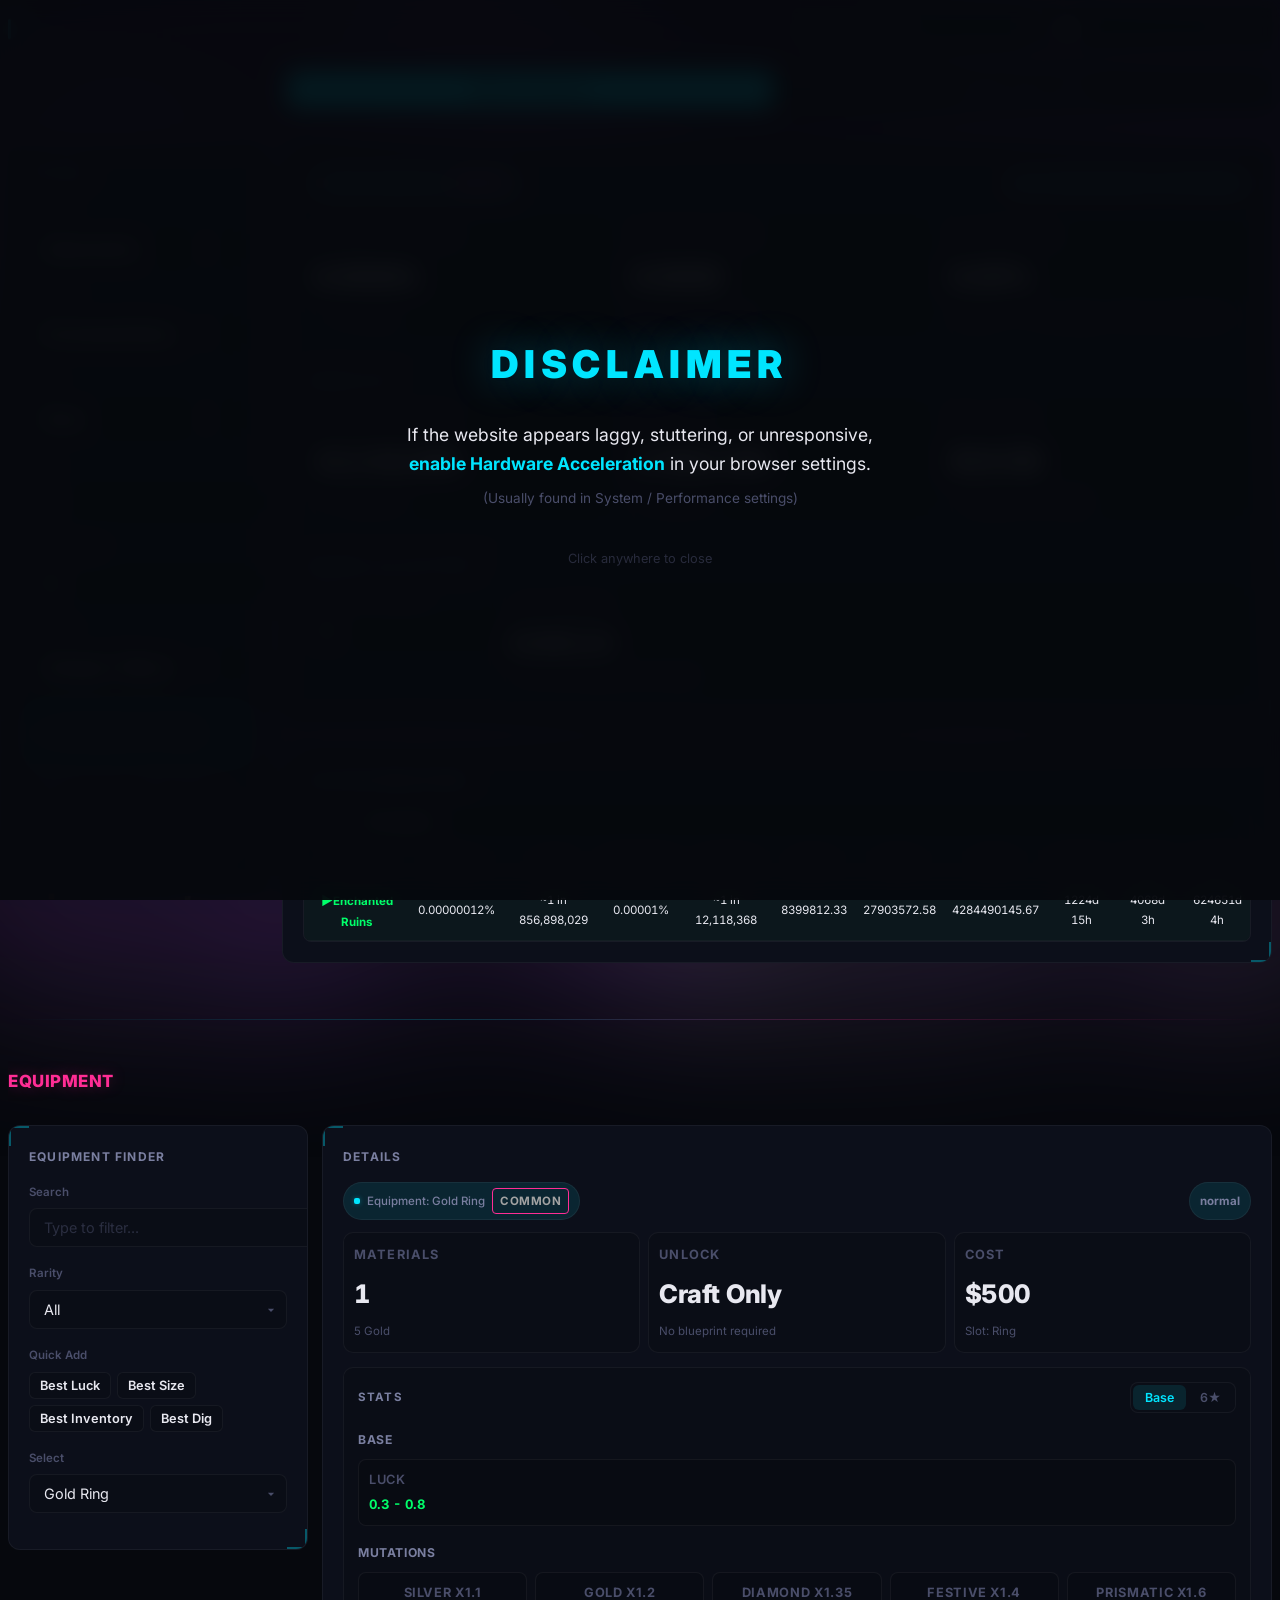
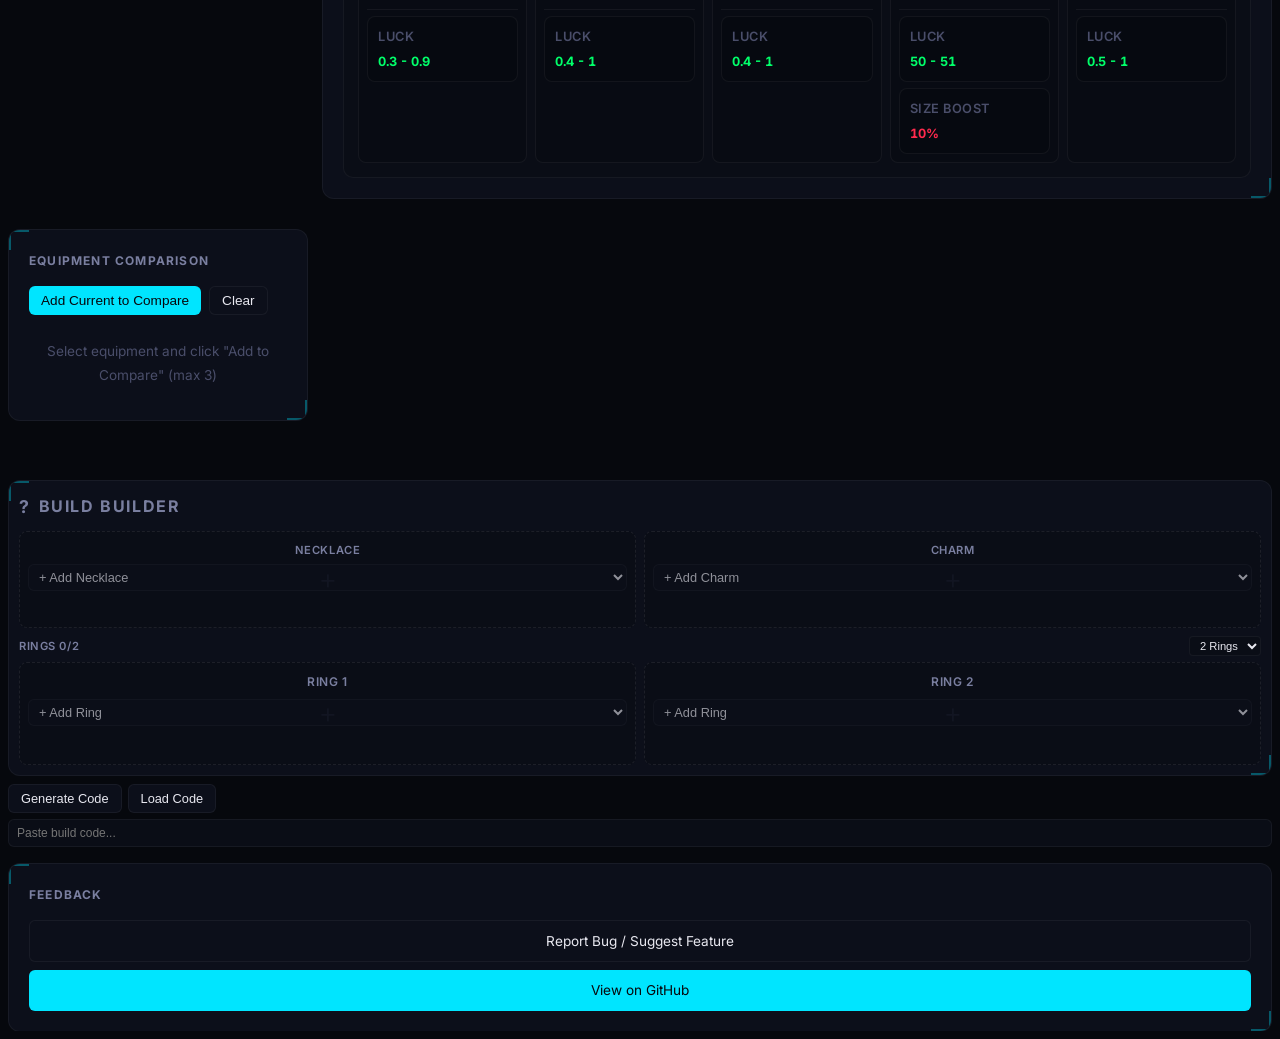
==== index.html @ 13992d0e "Add disclaimer overlay about hardware acceleration, click to dismiss" ====
<!DOCTYPE html>
<html lang="en">
<head>
  <meta charset="UTF-8" />
  <meta name="viewport" content="width=device-width, initial-scale=1" />
  <title>Prospecting Calculator</title>
  <link rel="preconnect" href="https://fonts.googleapis.com">
  <link rel="preconnect" href="https://fonts.gstatic.com" crossorigin>
  <link href="https://fonts.googleapis.com/css2?family=Inter:wght@400;500;600;700;800;900&display=swap" rel="stylesheet">
  <link rel="stylesheet" href="styles.css?v=29" />
</head>
<body>
  <div id="loader" style="position:fixed;inset:0;background:var(--bg);z-index:99999;display:flex;align-items:center;justify-content:center;transition:opacity 0.3s;"><div class="spinner"></div></div>
  <div id="disclaimer">
    <div id="disclaimer-box">
      <h1>DISCLAIMER</h1>
      <p>If the website appears laggy, stuttering, or unresponsive,<br><strong>enable Hardware Acceleration</strong> in your browser settings.</p>
      <p class="dim">(Usually found in System / Performance settings)</p>
      <div id="disclaimer-dismiss">Click anywhere to close</div>
    </div>
  </div>
  <script>
    (function() {
      var d = document.getElementById('disclaimer');
      if (d) {
        d.addEventListener('click', function() {
          d.style.transition = 'opacity 0.3s';
          d.style.opacity = '0';
          setTimeout(function(){ d.style.display = 'none'; }, 300);
        });
      }
    })();
  </script>
  <script>
    setTimeout(function() {
      var l = document.getElementById('loader');
      if(l) { l.style.opacity='0'; setTimeout(function(){l.style.display='none'},300); }
      document.body.classList.add('loaded');
    }, 500);

    // Auto-load build from URL hash
    if (window.location.hash && window.location.hash.startsWith('#build=')) {
      var buildCode = decodeURIComponent(window.location.hash.substring(7));
      setTimeout(function() {
        if (window.BuildBuilder) {
          var success = window.BuildBuilder.loadFromCode(buildCode);
          if (success && document.querySelector('.buildSection')) {
            var event = new Event('change');
            var neckSelect = document.querySelector('[data-slot="neck"]');
            var charmSelect = document.querySelector('[data-slot="charm"]');
            if (neckSelect && BuildBuilder.slots.neck && BuildBuilder.slots.neck.name) {
              neckSelect.value = BuildBuilder.slots.neck.name;
              neckSelect.dispatchEvent(event);
            }
            if (charmSelect && BuildBuilder.slots.charm && BuildBuilder.slots.charm.name) {
              charmSelect.value = BuildBuilder.slots.charm.name;
              charmSelect.dispatchEvent(event);
            }
            if (typeof updateRingsUI === 'function') updateRingsUI();
            if (typeof updateBuildStats === 'function') updateBuildStats();
            if (typeof showToast === 'function') showToast('Build loaded from URL!', 'info');
          }
        }
      }, 1000);
    }
  </script>
  <div id="bg-interactive"></div>
  <div id="particles"></div>

  <!-- TOP BAR -->
  <div class="topBar fade-in">
    <div class="logo"></div>
    <div class="topSearch">
      <input id="mineralSearch" type="text" placeholder="Search minerals..." autocomplete="off" />
<select id="rarityFilter" class="c-cool rarity-opt">
        <option data-rarity="common" value="all">All</option>
        <option data-rarity="common" value="common">Common</option>
        <option data-rarity="uncommon" value="uncommon">Uncommon</option>
        <option data-rarity="rare" value="rare">Rare</option>
        <option data-rarity="epic" value="epic">Epic</option>
        <option data-rarity="legendary" value="legendary">Legendary</option>
        <option data-rarity="mythic" value="mythic">Mythic</option>
        <option data-rarity="exotic" value="exotic">Exotic</option>
      </select>

      </div>
  </div>

  <!-- MAIN CONTENT -->
  <div class="mainArea fade-in">

    <!-- SETTINGS SIDEBAR -->
    <div class="settingsCard">
      <h3>Settings</h3>

      <!-- Mineral & Location Selector -->
      <div class="field">
        <label>Mineral</label>
        <select id="mineralSelect" class="c-cool"></select>
      </div>
      <div class="field">
        <label>Location</label>
        <select id="locationSelect" class="c-cool"></select>
      </div>

<!-- Build Selector -->
      <div class="field">
        <label>Build</label>
        <select id="buildSelect" class="c-cool">
          <option value="none">None</option>
          <optgroup label="Stage I">
            <option value="luckEfficiencyI">Luck Efficiency I.</option>
            <option value="sizeBoostI">Size Boost I.</option>
          </optgroup>
          <optgroup label="Stage II">
            <option value="luckEfficiencyII">Luck Efficiency II.</option>
            <option value="sizeBoostII">Size Boost II.</option>
          </optgroup>
          <optgroup label="Stage III">
            <option value="luckEfficiencyIIIB">Luck Efficiency III.B (w/ RoC)</option>
            <option value="luckEfficiencyIIIA">Luck Efficiency III.A (no RoC)</option>
            <option value="hybridIII">Hybrid III.</option>
            <option value="sizeBoostIII">Size Boost III.</option>
            <option value="itemsFarmingIII">Items Farming III.</option>
            <option value="treasureMapIII">Treasure/Geode III.</option>
          </optgroup>
          <optgroup label="Stage IV">
            <option value="luckEfficiencyIVB">Luck Efficiency IV.B (w/ Ascended)</option>
            <option value="luckEfficiencyIVA">Luck Efficiency IV.A (no Ascended)</option>
            <option value="hybridIVB">Hybrid IV.B (w/ Ascended)</option>
            <option value="sizeBoostIV">Size Boost IV.</option>
            <option value="itemsFarmingIV">Items Farming IV.</option>
            <option value="moneyPrinter">Money Printer</option>
          </optgroup>
        </select>
      </div>

      <!-- Core Stats -->
      <div class="field">
        <label>Luck</label>
        <input type="number" id="luckInput" min="0" value="10" />
      </div>
      <div class="field">
        <label>Pan Capacity</label>
        <input type="number" id="capacityInput" min="1" value="50" />
      </div>

      <!-- Method -->
      <div class="field">
        <label>Method</label>
        <select id="timeMethod" class="c-cool">
          <option value="autopan">Autopan / Macro</option>
          <option value="sand">Sandshaking</option>
        </select>
      </div>

      <!-- Advanced (collapsible) -->
      <details class="advancedSettings">
        <summary>Advanced Settings</summary>
        <div class="field">
          <label>Digs to fill</label>
          <input type="number" id="nInput" min="0" step="1" value="3" />
        </div>
        <div class="pair">
          <div class="field">
            <label>Dig speed %</label>
            <input type="number" id="dInput" min="0.01" step="0.01" value="100" />
          </div>
          <div class="field">
            <label>Shake speed %</label>
            <input type="number" id="shakeSpeedInput" min="0" step="1" value="500" />
          </div>
        </div>
        <div class="field">
          <label>Shake strength</label>
          <input type="number" id="sInput" min="0" step="0.01" value="1" />
        </div>
        <div class="field">
          <label>Farming target</label>
          <input type="number" id="farmTarget" min="1" step="1" value="1" />
        </div>
      </details>

      <div class="note" id="rollsNote">—</div>
    </div>

    <!-- MAIN CONTENT RIGHT -->
    <div class="contentRight">

      <!-- Tabs -->
      <div class="tabNav" id="mainTabs">
        <button class="tabBtn active" data-tab="mineralChances">Mineral Chances</button>
        <button class="tabBtn" data-tab="dredgeQuest">Dredge Quest Guide</button>
      </div>

      <!-- Dredge Quest Guide Tab -->
      <div class="tabContent" id="tab-dredgeQuest">
        <div class="card">
          <h3>Dredge Quest Guide</h3>
          <p style="font-size:0.75rem; color:var(--text-dim); margin:4px 0 12px;">Enter your quest requirements to find the fastest locations. <span style="color:var(--yellow);">* Rare ores have high variance — expect both better and worse luck.</span></p>
          <div id="questInputs" style="display:grid; grid-template-columns:1fr 1fr 1fr; gap:8px; margin-bottom:12px;"></div>
          <div id="questResults" style="display:none;">
            <div style="display:flex; align-items:center; gap:8px; margin-bottom:10px;">
              <div style="font-weight:600; font-size:0.8rem;">Best Locations per Ore:</div>
              <label class="toggle-wrap" style="margin-left:auto; display:flex; align-items:center; gap:6px; cursor:pointer;" onclick="blacklistEnabled=document.getElementById('blacklistSeasonal').checked; recalc();">
                <span style="font-size:0.72rem; color:var(--text-dim);">Exclude Seasonal</span>
                <div class="toggle">
                  <input type="checkbox" id="blacklistSeasonal" />
                  <span class="toggle-slider"></span>
                </div>
              </label>
            </div>
            <div id="questResultCards"></div>
            <div id="questTotals" style="margin-top:12px; padding-top:12px; border-top:1px solid var(--border); font-size:0.8rem;"></div>
          </div>
          <div id="questEmpty" style="color:var(--text-dim); font-size:0.8rem; text-align:center; padding:12px;">Fill in at least one ore above</div>
        </div>
      </div>

      <!-- Build Details (shown when build selected) -->
      <div id="buildDetails" class="card" style="display:none;"></div>

      <!-- RESULTS (sticky) -->
      <div class="card resultsCard stickyResults" id="tab-mineralChances">
        <div class="resultsHeader">
          <div class="badge">
            <span class="dot" id="rarityDot"></span>
            <span id="mineralLabel">Select a mineral</span>
            <span class="rarityTag" id="rarityTag">—</span>
          </div>
          <div class="badge">Best: <b id="bestLocation">—</b></div>
        </div>

        <div class="metrics threeCol">
          <div class="metric">
            <div class="k" title="Chance of finding the mineral per dig attempt = 1-(1-base%)^(luck×√strength)">Chance / attempt</div>
            <div class="v" id="chanceCell">—</div>
            <div class="s" id="oneInAttempt">—</div>
          </div>
          <div class="metric">
            <div class="k" title="Average number of minerals found per dig attempt">Expected finds</div>
            <div class="v" id="expectedCell">—</div>
            <div class="s" id="expectedSub">—</div>
          </div>
          <div class="metric">
            <div class="k" title="Probability of finding at least one mineral in a single attempt">At least one</div>
            <div class="v" id="atLeastOneCell">—</div>
            <div class="s" id="atLeastSub">—</div>
          </div>
        </div>

        <!-- FARMING GOAL -->
        <div class="subSection">
          <h3>Farming Goal</h3>
          <div class="metrics threeCol">
            <div class="metric">
                <div class="k" title="Number of dig attempts needed to reach your farming target">Attempts needed</div>
                <div class="v" id="farmAttempts">—</div>
                <div class="s" id="farmAttemptsSub">—</div>
              </div>
              <div class="metric">
                <div class="k" title="Estimated time to reach your farming target based on your dig speed">Est. time</div>
                <div class="v" id="farmTime">—</div>
                <div class="s" id="farmTimeSub">—</div>
              </div>
              <div class="metric">
                <div class="k" title="Estimated total value of minerals you'll get from your farming target">Est. value</div>
                <div class="v" id="farmValue">—</div>
                <div class="s" id="farmValueSub">—</div>
              </div>
          </div>
        </div>

        <!-- REVERSE LUCK -->
        <div class="subSection">
          <h3>Required luck for target</h3>
          <div style="display:flex; gap:10px; align-items:flex-start;">
            <div style="flex:0 0 180px;">
              <div class="field" style="margin:0;">
                <label>Target % per attempt</label>
                <input type="number" id="targetChance" min="0.1" max="99.9" step="0.1" value="50" />
              </div>
            </div>
            <div style="flex:1;">
              <div class="metric inlineMetric">
                <div class="k">Luck needed</div>
                <div class="v" id="reverseLuckResult">—</div>
                <div class="s" id="reverseLuckSub">—</div>
              </div>
            </div>
          </div>
        </div>
      </div>

      <!-- TABLE -->
      <div class="card tableCard">
        <h3>Location Breakdown</h3>
        <div style="display:flex; gap:8px; margin-bottom:10px; align-items:center;">
          <label style="font-size:0.65rem; font-weight:600; text-transform:uppercase; letter-spacing:0.06em; color:var(--text-dim); margin:0; white-space:nowrap;">Filter:</label>
          <select id="locationFilter" style="flex:1; padding:7px 28px 7px 10px; background:var(--bg-input); border:1px solid var(--border); border-radius:6px; color:var(--text); font-family:inherit; font-size:0.8rem; appearance:none; background-image:url(&quot;data:image/svg+xml,%3Csvg xmlns='http://www.w3.org/2000/svg' width='12' height='12' fill='%234a4e6a' viewBox='0 0 16 16'%3E%3Cpath d='M8 11L3 6h10z'/%3E%3C/svg%3E&quot;); background-repeat:no-repeat; background-position:right 8px center;">
            <option value="all">All locations</option>
          </select>
        </div>
        <div class="tableWrap">
          <table class="table minimalTable">
            <thead>
              <tr>
                <th>Location</th>
                <th title="Base drop chance at this location">Base %</th>
                <th title="1 in X digs for base chance">1 in</th>
                <th title="Your chance per dig attempt = 1-(1-base%)^(luck×√strength)">Chance/att</th>
                <th title="1 in X attempts with your stats">1 in (att)</th>
                <th title="Attempts needed for 50% probability">50%</th>
                <th title="Attempts needed for 90% probability">90%</th>
                <th title="Attempts using pity formula for 99%">99%</th>
                <th title="Estimated time for 50% probability">Time 50%</th>
                <th title="Estimated time for 90% probability">Time 90%</th>
                <th title="Estimated time using pity formula for 99%">Time 99%</th>
              </tr>
            </thead>
            <tbody id="allLocationsTable"></tbody>
          </table>
        </div>
      </div>

    </div>
  </div>

  <!-- EQUIPMENT SECTION -->
  <div class="sectionDivider"></div>

  <section class="toolsSection fade-in">
    <div class="toolsHeader">
      <h2>Equipment</h2>
    </div>

    <div class="equipLayout">
      <div class="card equipFinder">
        <h3>Equipment Finder</h3>
        <div class="field">
          <label>Search</label>
          <input id="equipSearch" type="text" placeholder="Type to filter..." autocomplete="off" />
        </div>
        <div class="field">
          <label>Rarity</label>
          <select id="equipRarityFilter">
            <option value="all">All</option>
            <option value="common">Common</option>
            <option value="uncommon">Uncommon</option>
            <option value="rare">Rare</option>
            <option value="epic">Epic</option>
            <option value="legendary">Legendary</option>
            <option value="mythical">Mythical</option>
            <option value="exotic">Exotic</option>
            <option value="ascended">Ascended</option>
          </select>
        </div>
        <div class="field" id="quickAddContainer">
          <label>Quick Add</label>
          <div id="quickAddButtons"></div>
        </div>
        <div class="field">
          <label>Select</label>
          <select id="equipSelect"></select>
        </div>
      </div>

      <div class="card equipDetails">
        <h3>Details</h3>
        <div class="equipBadges">
          <div class="badge">
            <span class="dot" id="equipRarityDot"></span>
            <span id="equipLabel">Select equipment</span>
            <span class="rarityTag" id="equipRarityTag">—</span>
          </div>
          <div class="badge"><b id="equipAvailability">—</b></div>
        </div>
        <div class="metrics threeCol">
          <div class="metric">
            <div class="k">Materials</div>
            <div class="v" id="equipMaterialsCount">—</div>
            <div class="s" id="equipMaterialsHint">—</div>
          </div>
          <div class="metric">
            <div class="k">Unlock</div>
            <div class="v" id="equipUnlockType">—</div>
            <div class="s" id="equipUnlockHint">—</div>
          </div>
          <div class="metric">
            <div class="k">Cost</div>
            <div class="v" id="equipCost">—</div>
            <div class="s" id="equipSlot">—</div>
          </div>
        </div>

        <div class="statsPanel">
          <div class="statsHeader">
            <h3>Stats</h3>
            <div class="statsToggle">
              <button id="statsBaseBtn" class="statsBtn active">Base</button>
              <button id="statsStarBtn" class="statsBtn">6★</button>
            </div>
          </div>
          <div class="statsBlock">
            <h4 class="statsSubheading">Base</h4>
            <div id="statsGrid" class="statsGrid">
              <div class="note">Select equipment to view</div>
            </div>
          </div>
          <div class="statsBlock">
            <h4 class="statsSubheading">Mutations</h4>
            <div class="mutationGrid">
              <div class="mutationCol">
                <span class="mutationLabel">Silver x1.1</span>
                <div id="statsGrid-m110" class="statsGrid small"></div>
              </div>
              <div class="mutationCol">
                <span class="mutationLabel">Gold x1.2</span>
                <div id="statsGrid-m120" class="statsGrid small"></div>
              </div>
              <div class="mutationCol">
                <span class="mutationLabel">Diamond x1.35</span>
                <div id="statsGrid-m135" class="statsGrid small"></div>
              </div>
              <div class="mutationCol">
                <span class="mutationLabel">Festive x1.4</span>
                <div id="statsGrid-m140" class="statsGrid small"></div>
              </div>
              <div class="mutationCol">
                <span class="mutationLabel">Prismatic x1.6</span>
                <div id="statsGrid-m160" class="statsGrid small"></div>
              </div>
            </div>
          </div>
        </div>
      </div>

      <!-- Equipment Comparison -->
      <div class="card" style="margin-top:16px;">
        <h3>Equipment Comparison</h3>
        <div style="display:flex; gap:8px; margin-bottom:12px; flex-wrap:wrap;">
          <button id="addToCompareBtn" style="padding:6px 12px; background:var(--cyan); color:var(--bg); border:none; border-radius:6px; cursor:pointer; font-size:0.85rem;">Add Current to Compare</button>
          <button id="clearCompareBtn" style="padding:6px 12px; background:var(--bg-card); color:var(--text); border:1px solid var(--border); border-radius:6px; cursor:pointer; font-size:0.85rem;">Clear</button>
        </div>
        <div id="comparisonTable" style="overflow-x:auto;">
          <div style="color:var(--text-dim); font-size:0.85rem; padding:12px; text-align:center;">Select equipment and click "Add to Compare" (max 3)</div>
        </div>
      </div>

    </div>
  </section>

  <script src="minerals-data.js?v=26"></script>
  <script src="crafting-data.js?v=26"></script>
  <script src="calculator.js?v=34"></script>
  <script src="crafting.js?v=26"></script>
  <script src="comparison.js?v=5"></script>

  <script>
    // Profit Animation
    window.refreshBuildDetails = window.refreshBuildDetails || function() {};
    var originalRefreshBuildDetails = window.refreshBuildDetails;
    window.refreshBuildDetails = function() {
      originalRefreshBuildDetails();
      var profitEl = document.querySelector('.total-profit, #totalProfit, [class*="profit"]');
      if (profitEl) {
        profitEl.classList.add('profit-updated');
        setTimeout(function() {
          profitEl.classList.remove('profit-updated');
        }, 300);
      }
    };
    </script>

    <!-- Feedback -->
    <div class="card fade-in" style="margin-top:16px;">
      <h3>Feedback</h3>
      <div style="display:flex; flex-direction:column; gap:8px;">
        <a href="https://github.com/R4iga/prospecting-calculator/issues/new" target="_blank" style="padding:8px 12px; background:var(--bg-card); color:var(--text); text-decoration:none; border:1px solid var(--border); border-radius:6px; font-size:0.85rem; text-align:center;">Report Bug / Suggest Feature</a>
        <a href="https://github.com/R4iga/prospecting-calculator" target="_blank" style="padding:8px 12px; background:var(--cyan); color:var(--bg); text-decoration:none; border-radius:6px; font-size:0.85rem; text-align:center;">View on GitHub</a>
      </div>
    </div>

  </section>

  <script>
    // Lightweight particle system
    (function() {
      var container = document.getElementById('particles');
      if (!container) return;
      var canvas = document.createElement('canvas');
      canvas.width = window.innerWidth;
      canvas.height = window.innerHeight;
      canvas.style.cssText = 'position:absolute;inset:0;width:100%;height:100%;display:block;';
      container.appendChild(canvas);
      var ctx = canvas.getContext('2d');
      var particles = [];
      var colors = ['#a3a3a3','#22c55e','#3b82f6','#a855f7','#f59e0b'];
      
      function resize() { canvas.width = window.innerWidth; canvas.height = window.innerHeight; }
      window.addEventListener('resize', resize);
      
      function spawn() {
        particles.push({
          x: Math.random() * canvas.width,
          y: canvas.height + 5,
          size: 1 + Math.random() * 2,
          speed: 0.15 + Math.random() * 0.4,
          drift: (Math.random() - 0.5) * 0.2,
          color: colors[Math.floor(Math.random() * colors.length)],
          alpha: 0.15 + Math.random() * 0.3
        });
      }
      
      for (var i = 0; i < 8; i++) spawn();
      
      var last = 0;
      function loop(now) {
        ctx.clearRect(0, 0, canvas.width, canvas.height);
        if (now - last > 500 + Math.random() * 500) { spawn(); last = now; }
        for (var i = particles.length - 1; i >= 0; i--) {
          var p = particles[i];
          p.y -= p.speed; p.x += p.drift;
          ctx.globalAlpha = p.alpha;
          ctx.fillStyle = p.color;
          ctx.fillRect(p.x - p.size, p.y - p.size, p.size * 2, p.size * 2);
          if (p.y < -10) particles.splice(i, 1);
        }
        ctx.globalAlpha = 1;
        requestAnimationFrame(loop);
      }
      
      setTimeout(function() { requestAnimationFrame(loop); }, 200);
    })();
  </script>

  <script>
    // Subtle parallax (lightweight)
    (function() {
      var bg = document.getElementById('bg-interactive');
      var range = 30;
      var lerp = 0.1;
      var tx = 0, ty = 0;
      var cx = 0, cy = 0;
      var ticking = false;
      
      document.addEventListener('mousemove', function(e) {
        tx = (e.clientX / window.innerWidth - 0.5) * range;
        ty = (e.clientY / window.innerHeight - 0.5) * range;
        if (!ticking) { ticking = true; requestAnimationFrame(update); }
      });
      
      function update() {
        cx += (tx - cx) * lerp;
        cy += (ty - cy) * lerp;
        if (bg) bg.style.transform = 'translate3d(' + (cx * 2) + 'px,' + (cy * 2) + 'px,0)';
        ticking = false;
      }
      
      requestAnimationFrame(update);
    })();
  </script>

  <script>
    // Subtle parallax (reduced for performance)
    (function() {
      var bg = document.getElementById('bg-interactive');
      var range = 30;
      var lerp = 0.1;
      var tx = 0, ty = 0;
      var cx = 0, cy = 0;
      var ticking = false;
      
      document.addEventListener('mousemove', function(e) {
        tx = (e.clientX / window.innerWidth - 0.5) * range;
        ty = (e.clientY / window.innerHeight - 0.5) * range;
        if (!ticking) { ticking = true; requestAnimationFrame(update); }
      });
      
      function update() {
        cx += (tx - cx) * lerp;
        cy += (ty - cy) * lerp;
        if (bg) bg.style.transform = 'translate3d(' + (cx * 2) + 'px,' + (cy * 2) + 'px,0)';
        ticking = false;
      }
      
      requestAnimationFrame(update);
    })();
  </script>

</body>
</html>
---- styles.css ----
:root {
  --bg: #06080d;
  --bg-card: #0c0f1a;
  --bg-input: #0a0d16;
  --bg-hover: #111528;
  --cyan: #00e5ff;
  --cyan-dim: rgba(0,229,255,0.1);
  --cyan-glow: rgba(0,229,255,0.35);
  --pink: #ff2d95;
  --pink-glow: rgba(255,45,149,0.3);
  --green: #00ff6a;
  --green-glow: rgba(0,255,106,0.25);
  --purple: #9b4dff;
  --yellow: #ffd600;
  --orange: #ff6b35;
  --red: #ff2a4d;
  --border: rgba(255,255,255,0.05);
  --border-active: rgba(0,229,255,0.2);
  --text: #e8e8f0;
  --text-dim: #4a4e6a;
  --text-mid: #7a7fa0;
  --ease: cubic-bezier(0.16, 1, 0.3, 1);
}

.toggle {
  position: relative;
  width: 38px;
  height: 20px;
}
.toggle input { opacity: 0; width: 0; height: 0; }
.toggle-slider {
  position: absolute;
  inset: 0;
  background: var(--bg-input);
  border: 1px solid var(--border);
  border-radius: 20px;
  transition: background 0.2s, border-color 0.2s;
}
.toggle-slider::before {
  content: '';
  position: absolute;
  width: 14px;
  height: 14px;
  left: 2px;
  top: 2px;
  background: var(--text-dim);
  border-radius: 50%;
  transition: transform 0.2s var(--ease), background 0.2s;
}
.toggle input:checked + .toggle-slider {
  background: var(--cyan-dim);
  border-color: var(--cyan);
}
.toggle input:checked + .toggle-slider::before {
  transform: translateX(18px);
  background: var(--cyan);
}
@media (prefers-reduced-motion: reduce) {
  .toggle-slider, .toggle-slider::before {
    transition: none;
  }
}
html { scroll-behavior: smooth; }
html, body {
  min-height: 100svh;
  overflow-x: hidden;
  max-width: 100vw;
}

body {
  background: var(--bg);
  color: var(--text);
  font-family: 'Inter', system-ui, -apple-system, sans-serif;
  font-size: 17px;
  line-height: 1.8;
  position: relative;
  overflow-x: hidden;
}

/* Interactive mouse-following background */
#bg-interactive {
  position: fixed;
  top: -10%;
  left: -10%;
  width: 120%;
  height: 120%;
  z-index: 0;
  background: url('pink_glow.gif') center/cover no-repeat;
  filter: blur(80px);
  opacity: 0.4;
  pointer-events: none;
  transition: transform 0.3s ease-out;
}

/* Particles */
#particles {
  position: fixed;
  inset: 0;
  z-index: 0;
  pointer-events: none;
  overflow: hidden;
}

.particle {
  position: absolute;
  opacity: 0;
  animation: float-up 3s linear infinite;
  z-index: 0;
  pointer-events: none;
}

@keyframes float-up {
  0% {
    transform: translateY(100vh) scale(0);
    opacity: 0;
  }
  10% {
    opacity: 0.8;
  }
  90% {
    opacity: 0.8;
  }
  100% {
    transform: translateY(-100vh) scale(1);
    opacity: 0;
  }
}

@keyframes spin {
  to {
    transform: rotate(360deg);
  }
}

/* Build Builder Layout Fixes */
#buildBuilder {
  position: relative;
  width: 100%;
  max-width: 100%;
  box-sizing: border-box;
  overflow-x: hidden;
  margin: 0 auto;
  padding: 10px !important;
  text-align: left;
}

#buildBuilder * {
  box-sizing: border-box;
}

#buildBuilder h3 {
  text-align: left;
  width: 100%;
  margin: 0 0 8px 0;
}

#equipmentGrid {
  grid-template-columns: 1fr 1fr;
  gap: 8px !important;
  margin-top: 8px !important;
  animation: fadeUp 0.4s var(--ease) 0.1s both;
  width: 100%;
  min-width: 0;
}

#ringsContainer {
  grid-template-columns: 1fr 1fr;
  gap: 8px !important;
  width: 100%;
  min-width: 0;
}

#equipmentGrid > *, #ringsContainer > * {
  min-width: 0;
  overflow: hidden;
}

.equip-slot {
  transition: border-color 0.2s, box-shadow 0.2s;
  padding: 8px !important;
  margin: 0;
  overflow: hidden;
  text-align: left;
  min-width: 0;
  width: 100%;
}

.equip-select, .mutation-select {
  width: 100% !important;
  padding: 4px 6px !important;
  font-size: 0.8rem !important;
  transition: border-color 0.2s;
  max-width: 100%;
  min-width: 0;
}

.equip-select:focus, .mutation-select:focus {
  outline: none;
  border-color: var(--cyan);
}

.equip-stats {
  min-height: 20px;
  line-height: 1.4;
  font-size: 0.7rem;
  margin-top: 4px !important;
  color: var(--text) !important;
  word-break: break-word;
  text-align: left;
  overflow: hidden;
}

#ringsContainer {
  grid-template-columns: 1fr 1fr;
  gap: 8px !important;
  width: 100%;
  min-width: 0;
}

#buildStats {
  border: 1px solid var(--border-active);
  animation: fadeUp 0.4s var(--ease) 0.2s both;
  padding: 8px !important;
  margin-top: 8px !important;
  overflow: hidden;
  width: 100%;
  text-align: left;
  box-sizing: border-box;
}

#buildStats > div {
  gap: 4px !important;
  font-size: 0.8rem;
}

#buildStats button:hover {
  opacity: 0.9;
  transform: translateY(-1px);
}

.mutation-container select {
  background: var(--bg-card) !important;
  border: 1px solid var(--purple) !important;
}

/* Action buttons smaller */
#buildBuilder button {
  padding: 6px 12px !important;
  font-size: 0.8rem !important;
}

/* Ensure card class doesn't cause overflow */
.card {
  max-width: 100%;
  overflow-x: hidden;
}

/* Stagger children animations */
body.loaded .mainArea > *:nth-child(1) { transition-delay: 0.1s; }
body.loaded .mainArea > *:nth-child(2) { transition-delay: 0.2s; }
body.loaded .mainArea > *:nth-child(3) { transition-delay: 0.3s; }
body.loaded .mainArea > *:nth-child(4) { transition-delay: 0.4s; }
body.loaded .mainArea > *:nth-child(5) { transition-delay: 0.5s; }

.topBar.fade-in {
  transition-delay: 0.05s;
}
.fade-in {
  opacity: 0;
  transform: translateY(10px);
  transition: opacity 0.5s ease, transform 0.5s ease;
}

body.loaded .fade-in {
  opacity: 1;
  transform: translateY(0);
}

/* Stagger children animations */
body.loaded .mainArea > *:nth-child(1) { transition-delay: 0.1s; }
body.loaded .mainArea > *:nth-child(2) { transition-delay: 0.2s; }
body.loaded .mainArea > *:nth-child(3) { transition-delay: 0.3s; }
body.loaded .mainArea > *:nth-child(4) { transition-delay: 0.4s; }
body.loaded .mainArea > *:nth-child(5) { transition-delay: 0.5s; }

.topBar.fade-in {
  transition-delay: 0.05s;
}
@keyframes profit-pulse {
  0% {
    transform: scale(1);
  }
  50% {
    transform: scale(1.1);
  }
  100% {
    transform: scale(1);
  }
}

.profit-updated {
  animation: profit-pulse 0.3s ease;
}

  body::after {
  content: '';
  position: fixed;
  inset: 0;
  z-index: 0;
  background-image:
    linear-gradient(rgba(0,229,255,0.01) 1px, transparent 1px),
    linear-gradient(90deg, rgba(0,229,255,0.01) 1px, transparent 1px);
  background-size: 80px 80px;
  pointer-events: none;
}

@keyframes fadeUp {
  from { opacity: 0; transform: translateY(8px); }
  to { opacity: 1; transform: translateY(0); }
}

/* =======================
   TOP BAR
======================= */

.topBar {
  position: relative;
  z-index: 1;
  display: flex;
  align-items: center;
  justify-content: space-between;
  gap: 20px;
  padding-bottom: 16px;
  animation: fadeUp 0.4s var(--ease) both;
  flex-wrap: wrap;
}

.logo {
  font-size: 1.15rem;
  font-weight: 800;
  text-transform: uppercase;
  letter-spacing: 0.03em;
  color: var(--cyan);
  text-shadow: 0 0 20px var(--cyan-glow);
  display: flex;
  align-items: center;
  gap: 10px;
}

.logo::before {
  content: '';
  width: 3px;
  height: 20px;
  background: var(--cyan);
  border-radius: 2px;
  box-shadow: 0 0 8px var(--cyan-glow);
}

.logo .ver {
  font-size: 0.8rem;
  font-weight: 600;
  color: var(--pink);
  background: var(--pink-glow);
  padding: 2px 6px;
  border-radius: 4px;
}

.topSearch {
  display: flex;
  gap: 8px;
  flex: 1;
  max-width: 480px;
}

.topSearch input,
.topSearch select {
  padding: 9px 12px;
  background: var(--bg-input);
  border: 1px solid var(--border);
  border-radius: 8px;
  color: var(--text);
  font-family: inherit;
  font-size: 0.84rem;
  transition: all 0.25s var(--ease);
}

.topSearch input { flex: 1; }

.topSearch select {
  width: 100px;
  appearance: none;
  -webkit-appearance: none;
  cursor: pointer;
  background-image: url("data:image/svg+xml,%3Csvg xmlns='http://www.w3.org/2000/svg' width='10' height='10' fill='%234a4e6a' viewBox='0 0 16 16'%3E%3Cpath d='M8 11L3 6h10z'/%3E%3C/svg%3E");
  background-repeat: no-repeat;
  background-position: right 10px center;
  padding-right: 26px;
}

.topSearch input:focus,
.topSearch select:focus {
  outline: none;
  border-color: var(--cyan);
  box-shadow: 0 0 0 3px var(--cyan-dim);
}

.topSearch input::placeholder { color: var(--text-dim); }

/* =======================
   SELECTOR BAR
======================= */

.selectorBar {
  position: relative;
  z-index: 1;
  display: grid;
  grid-template-columns: 2fr 1fr;
  gap: 8px;
  padding-bottom: 16px;
  animation: fadeUp 0.4s var(--ease) 0.05s both;
}

.selectorBar select {
  width: 100%;
  padding: 10px 14px;
  background: var(--bg-card);
  border: 1px solid var(--border);
  border-radius: 8px;
  color: var(--text);
  font-family: inherit;
  font-size: 0.86rem;
  font-weight: 500;
  transition: all 0.25s var(--ease);
  appearance: none;
  -webkit-appearance: none;
  cursor: pointer;
  background-image: url("data:image/svg+xml,%3Csvg xmlns='http://www.w3.org/2000/svg' width='12' height='12' fill='%234a4e6a' viewBox='0 0 16 16'%3E%3Cpath d='M8 11L3 6h10z'/%3E%3C/svg%3E");
  background-repeat: no-repeat;
  background-position: right 12px center;
  padding-right: 32px;
}

.selectorBar select:focus {
  outline: none;
  border-color: var(--cyan);
  box-shadow: 0 0 0 3px var(--cyan-dim);
}

/* =======================
   MAIN AREA
======================= */

.mainArea {
  position: relative;
  z-index: 1;
  max-width: 1600px;
  margin: 0 auto;
  display: grid;
  grid-template-columns: 260px 1fr;
  gap: 14px;
  align-items: start;
  overflow-x: hidden;
}

.settingsCard {
  position: sticky;
  top: 80px;
}

.contentRight {
  display: flex;
  flex-direction: column;
  gap: 14px;
  min-width: 0;
  overflow-x: hidden;
}

/* =======================
   CARDS
======================= */

.card {
  position: relative;
  background: var(--bg-card);
  border: 1px solid var(--border);
  border-radius: 12px;
  padding: 20px;
  overflow: hidden;
  overflow-x: hidden;
  transition: border-color 0.3s var(--ease);
}

.card:hover { border-color: var(--border-active); }

.card::before {
  content: '';
  position: absolute;
  top: 0; left: 0;
  width: 18px; height: 18px;
  border-top: 2px solid var(--cyan);
  border-left: 2px solid var(--cyan);
  opacity: 0.35;
}

.card::after {
  content: '';
  position: absolute;
  bottom: 0; right: 0;
  width: 18px; height: 18px;
  border-bottom: 2px solid var(--cyan);
  border-right: 2px solid var(--cyan);
  opacity: 0.35;
}

.card h3 {
  margin: 0 0 14px;
  font-size: 0.75rem;
  font-weight: 700;
  text-transform: uppercase;
  letter-spacing: 0.1em;
  color: var(--text-mid);
}

.settingsCard {
  background: var(--bg-card);
  border: 1px solid var(--border);
  border-radius: 12px;
  padding: 18px;
  animation: fadeUp 0.4s var(--ease) 0.1s both;
}

.settingsCard h3 {
  margin: 0 0 14px;
  font-size: 0.75rem;
  font-weight: 700;
  text-transform: uppercase;
  letter-spacing: 0.1em;
  color: var(--text-mid);
}

/* =======================
   FORM FIELDS
======================= */

.field { margin-bottom: 12px; }

.field label {
  display: block;
  margin: 0 0 6px;
  font-size: 0.72rem;
  font-weight: 600;
  color: var(--text-dim);
}

/* Collapsible Advanced Settings */
.advancedSettings summary {
  cursor: pointer;
  font-size: 0.72rem;
  font-weight: 600;
  color: var(--cyan);
  text-transform: uppercase;
  letter-spacing: 0.06em;
  transition: color 0.2s;
  padding: 8px 0;
}

.advancedSettings summary:hover {
  color: var(--pink);
}

.advancedSettings {
  margin-top: 8px;
  padding: 12px;
  border: 2px dashed var(--cyan);
  border-radius: 8px;
  margin-bottom: 12px;
  background: rgba(0,229,255,0.05);
}

.advancedSettings summary {
  cursor: pointer;
  font-size: 0.72rem;
  font-weight: 600;
  color: var(--cyan);
  text-transform: uppercase;
  letter-spacing: 0.06em;
  transition: color 0.2s;
  padding: 4px 0;
}

.advancedSettings summary:hover {
  color: var(--pink);
}

.advancedSettings[open] summary {
  margin-bottom: 8px;
}

.advancedSettings summary {
  cursor: pointer;
  font-size: 0.78rem;
  font-weight: 600;
  color: var(--text-dim);
  text-transform: uppercase;
  letter-spacing: 0.06em;
  transition: color 0.2s;
}

.advancedSettings summary:hover {
  color: var(--cyan);
}

.advancedSettings[open] summary {
  margin-bottom: 8px;
}

.advancedSettings .field:first-child {
  margin-top: 8px;
}

.field input,
.field select {
  width: 100%;
  padding: 10px 14px;
  background: var(--bg-input);
  border: 1px solid var(--border);
  border-radius: 8px;
  color: var(--text);
  font-family: inherit;
  font-size: 0.9rem;
  transition: all 0.25s var(--ease);
}

.field select {
  appearance: none;
  -webkit-appearance: none;
  cursor: pointer;
  background-image: url("data:image/svg+xml,%3Csvg xmlns='http://www.w3.org/2000/svg' width='10' height='10' fill='%234a4e6a' viewBox='0 0 16 16'%3E%3Cpath d='M8 11L3 6h10z'/%3E%3C/svg%3E");
  background-repeat: no-repeat;
  background-position: right 10px center;
  padding-right: 26px;
}

.field input:focus,
.field select:focus {
  outline: none;
  border-color: var(--cyan);
  box-shadow: 0 0 0 3px var(--cyan-dim);
}

.field input::placeholder { color: var(--text-dim); opacity: 0.5; }

.pair {
  display: grid;
  grid-template-columns: 1fr 1fr;
  gap: 8px;
  min-width: 0;
}
.pair .field { min-width: 0; }
.pair .field input { min-width: 0; width: 100%; }

.note {
  margin-top: 8px;
  font-size: 0.8rem;
  color: var(--text-dim);
  line-height: 1.55;
}

/* =======================
   BADGES
======================= */

.badge {
  display: inline-flex;
  align-items: center;
  gap: 7px;
  padding: 5px 10px;
  border: 1px solid var(--border);
  background: var(--cyan-dim);
  font-size: 0.72rem;
  font-weight: 500;
  color: var(--text-mid);
  border-radius: 999px;
}

.dot {
  width: 6px;
  height: 6px;
  border-radius: 2px;
  background: var(--cyan);
  box-shadow: 0 0 5px var(--cyan-glow);
  animation: dotPulse 2s ease-in-out infinite;
}

@keyframes dotPulse {
  0%, 100% { opacity: 1; }
  50% { opacity: 0.35; }
}

.rarityTag {
  padding: 2px 7px;
  font-size: 0.72rem;
  font-weight: 700;
  text-transform: uppercase;
  letter-spacing: 0.05em;
  border: 1px solid var(--pink);
  color: var(--pink);
  border-radius: 4px;
}

/* =======================
   RESULTS HEADER
======================= */

.resultsHeader {
  display: flex;
  align-items: center;
  justify-content: space-between;
  gap: 10px;
  flex-wrap: wrap;
  margin-bottom: 12px;
}

/* =======================
   METRICS
======================= */

.metrics.threeCol {
  display: grid;
  grid-template-columns: repeat(3, 1fr);
  gap: 8px;
}

.metric {
  position: relative;
  background: var(--bg-input);
  border: 1px solid var(--border);
  border-radius: 10px;
  padding: 10px;
  transition: all 0.2s var(--ease);
  overflow: hidden;
}

.metric::before {
  content: '';
  position: absolute;
  top: 0; left: 12px; right: 12px;
  height: 1px;
  background: linear-gradient(90deg, transparent, var(--cyan), transparent);
  opacity: 0;
  transition: opacity 0.2s ease;
}

.metric:hover {
  transform: translateY(-1px);
  border-color: var(--border-active);
}

.metric:hover::before { opacity: 1; }

.metric .k {
  font-size: 0.8rem;
  font-weight: 700;
  letter-spacing: 0.09em;
  text-transform: uppercase;
  color: var(--text-dim);
}

.metric .v {
  margin-top: 5px;
  font-size: 1.6rem;
  font-weight: 800;
  color: var(--text);
  letter-spacing: -0.02em;
  font-variant-numeric: tabular-nums;
}

.metric .s {
  margin-top: 4px;
  font-size: 0.72rem;
  color: var(--text-dim);
}

.inlineMetric {
  padding: 14px 16px;
  min-height: auto;
}

.inlineMetric .v {
  font-size: 1.2rem;
  margin-top: 4px;
}

/* =======================
   SUB SECTIONS
======================= */

.subSection {
  margin-top: 10px;
  padding-top: 10px;
  border-top: 1px solid var(--border);
}

.subSection h3 {
  font-size: 0.75rem;
  font-weight: 700;
  text-transform: uppercase;
  letter-spacing: 0.1em;
  color: var(--text-mid);
  margin-bottom: 6px;
}

/* =======================
   CUSTOM SELECTS
======================== */
select.c-cool {
  appearance: none;
  -webkit-appearance: none;
  -moz-appearance: none;
  width: 100%;
  padding: 10px 36px 10px 14px;
  background: var(--bg-input);
  border: 1px solid var(--border);
  border-radius: var(--radius-md);
  color: var(--text);
  font-family: inherit;
  font-size: var(--text-base);
  font-weight: 500;
  cursor: pointer;
  transition: border-color var(--dur-base) var(--ease), box-shadow var(--dur-base) var(--ease), background var(--dur-fast) var(--ease);
  background-image: url("data:image/svg+xml,%3Csvg xmlns='http://www.w3.org/2000/svg' width='12' height='12' fill='%237a7e9a' viewBox='0 0 16 16'%3E%3Cpath d='M8 11L3 6h10z'/%3E%3C/svg%3E");
  background-repeat: no-repeat;
  background-position: right 12px center;
  background-size: 12px;
}

select.c-cool:hover {
  border-color: var(--border-active);
  background-color: var(--bg-hover);
}

select.c-cool:focus {
  outline: none;
  border-color: var(--cyan);
  box-shadow: 0 0 0 3px var(--cyan-dim), 0 0 16px rgba(0,229,255,0.08);
  background-image: url("data:image/svg+xml,%3Csvg xmlns='http://www.w3.org/2000/svg' width='12' height='12' fill='%2300e5ff' viewBox='0 0 16 16'%3E%3Cpath d='M8 11L3 6h10z'/%3E%3C/svg%3E");
}

select.c-cool option {
  background: var(--bg-card);
  color: var(--text);
  padding: 8px 12px;
}

select.c-cool option:hover {
  background: var(--bg-hover);
  color: var(--cyan);
}

/* Rarity colors for options */
select.c-cool.rarity-opt option.rarity-common { color: #9a9a9a; }
select.c-cool.rarity-opt option.rarity-uncommon { color: #4ade80; }
select.c-cool.rarity-opt option.rarity-rare { color: #60a5fa; }
select.c-cool.rarity-opt option.rarity-epic { color: #a78bfa; }
select.c-cool.rarity-opt option.rarity-legendary { color: #fb923c; }
select.c-cool.rarity-opt option.rarity-mythical { color: #f472b6; }
select.c-cool.rarity-opt option.rarity-exotic { color: #00e5ff; }
select.c-cool.rarity-opt option.rarity-ascended { color: #ff2d95; }

/* Small variant */
select.c-cool.sm {
  padding: 6px 30px 6px 10px;
  font-size: var(--text-sm);
}

/* Searchable variant wrapper */
.c-cool-wrap {
  position: relative;
  width: 100%;
}

.c-cool-search {
  width: 100%;
  padding: 6px 10px;
  background: var(--bg-input);
  border: 1px solid var(--border);
  border-radius: var(--radius-sm);
  color: var(--text);
  font-family: inherit;
  font-size: var(--text-sm);
  margin-bottom: 4px;
}

.c-cool-search:focus {
  outline: none;
  border-color: var(--cyan);
  box-shadow: 0 0 0 2px var(--cyan-dim);
}

.c-cool-menu {
  position: absolute;
  top: calc(100% + 2px);
  left: 0;
  right: 0;
  background: var(--bg-card);
  border: 1px solid var(--cyan);
  border-radius: 0 0 var(--radius-md) var(--radius-md);
  box-shadow: 0 8px 32px rgba(0,0,0,0.5), 0 0 20px rgba(0,229,255,0.08);
  z-index: 9999;
  overflow-y: auto;
  max-height: 260px;
  scrollbar-width: thin;
  scrollbar-color: var(--cyan-dim) transparent;
}

.c-cool-menu::-webkit-scrollbar { width: 4px; }
.c-cool-menu::-webkit-scrollbar-track { background: transparent; }
.c-cool-menu::-webkit-scrollbar-thumb { background: var(--cyan-dim); border-radius: 2px; }

.c-cool-opt {
  display: flex;
  align-items: center;
  gap: 8px;
  padding: 8px 14px;
  cursor: pointer;
  transition: background var(--dur-fast), color var(--dur-fast);
  font-size: var(--text-base);
}

.c-cool-opt:hover {
  background: var(--bg-hover);
  color: var(--cyan);
  text-shadow: 0 0 8px currentColor;
}

.c-cool-opt.selected {
  background: var(--cyan-dim);
  color: var(--cyan);
}

.c-cool-opt .c-dot {
  width: 6px;
  height: 6px;
  border-radius: 50%;
  flex-shrink: 0;
}

.c-cool-opt .c-check {
  width: 14px;
  height: 14px;
  opacity: 0;
  flex-shrink: 0;
  margin-left: auto;
}

.c-cool-opt.selected .c-check {
  opacity: 1;
}

.c-cool-empty {
  padding: 16px;
  text-align: center;
  color: var(--text-dim);
  font-size: var(--text-sm);
}

.c-cool-hint {
  padding: 4px 14px;
  font-size: var(--text-xs);
  color: var(--text-dim);
  opacity: 0.6;
}

/* Trigger button */
.c-cool-trigger {
  display: flex;
  align-items: center;
  justify-content: space-between;
  width: 100%;
  padding: 10px 36px 10px 14px;
  background: var(--bg-input);
  border: 1px solid var(--border);
  border-radius: var(--radius-md);
  color: var(--text);
  font-family: inherit;
  font-size: var(--text-base);
  font-weight: 500;
  cursor: pointer;
  transition: border-color var(--dur-base) var(--ease), box-shadow var(--dur-base) var(--ease), background var(--dur-fast) var(--ease);
}

.c-cool-trigger:hover {
  border-color: var(--border-active);
  background-color: var(--bg-hover);
}

.c-cool-trigger.open {
  border-color: var(--cyan);
  box-shadow: 0 0 0 3px var(--cyan-dim), 0 0 16px rgba(0,229,255,0.08);
}

.c-cool-trigger .c-cool-arrow {
  width: 12px;
  height: 12px;
  flex-shrink: 0;
  transition: transform var(--dur-base) var(--ease);
}

.c-cool-trigger.open .c-cool-arrow {
  transform: rotate(180deg);
}

/* Hide native select when wrapped */
.c-cool-wrap select.c-cool {
  position: absolute;
  width: 1px;
  height: 1px;
  padding: 0;
  margin: -1px;
  overflow: hidden;
  clip: rect(0,0,0,0);
  white-space: nowrap;
  border: 0;
  opacity: 0;
  pointer-events: none;
}

/* Small trigger variant */
.c-cool-trigger.sm {
  padding: 6px 30px 6px 10px;
  font-size: var(--text-sm);
}

/* =======================
   TOGGLE
   ======================= */

.tableWrap {
  overflow-x: auto;
  border: 1px solid var(--border);
  border-radius: 8px;
}

.table {
  width: 100%;
  border-collapse: collapse;
  min-width: 950px;
}

.table th,
.table td {
  padding: 8px 10px;
  border-bottom: 1px solid var(--border);
  font-size: 0.76rem;
  text-align: center;
  vertical-align: middle;
  font-variant-numeric: tabular-nums;
}

.table th {
  background: rgba(0,229,255,0.02);
  font-size: 0.8rem;
  font-weight: 700;
  text-transform: uppercase;
  letter-spacing: 0.06em;
  color: var(--text-dim);
  position: sticky;
  top: 0;
  z-index: 2;
  white-space: nowrap;
  padding: 8px;
}

.table tbody tr { transition: background 0.12s ease; }
.table tbody tr:hover { background: var(--cyan-dim); }

.table .bestRow { background: rgba(0,255,106,0.04); animation: pulse 2s ease-in-out infinite; }
.table .bestRow td:first-child { color: var(--green); font-weight: 700; }
.table .bestRow td:first-child::before { content: '\25b6 '; font-size: 0.8rem; }

@keyframes pulse {
  0%, 100% { background: rgba(0,255,106,0.04); }
  50% { background: rgba(0,255,106,0.08); }
}

/* =======================
   DIVIDER
======================= */

.sectionDivider {
  position: relative;
  z-index: 1;
  max-width: 1600px;
  margin: 56px auto 32px;
  height: 1px;
  background: linear-gradient(90deg, transparent, var(--cyan), var(--pink), transparent);
  opacity: 0.2;
}

/* =======================
   EQUIPMENT
======================= */

.toolsSection {
  position: relative;
  z-index: 1;
  max-width: 1600px;
  margin: 0 auto 60px;
}

.toolsHeader {
  display: flex;
  align-items: baseline;
  justify-content: space-between;
  gap: 14px;
  margin-bottom: 14px;
  animation: fadeUp 0.4s var(--ease) 0.1s both;
}

.toolsHeader h2 {
  font-size: 1.05rem;
  font-weight: 800;
  text-transform: uppercase;
  letter-spacing: 0.03em;
  color: var(--pink);
  text-shadow: 0 0 16px var(--pink-glow);
}

.toolsHeader p {
  color: var(--text-dim);
  font-size: 0.8rem;
  margin: 0;
}

.equipLayout {
  display: grid;
  grid-template-columns: 300px 1fr;
  gap: 14px;
  align-items: start;
}

.equipBadges {
  display: flex;
  justify-content: space-between;
  gap: 10px;
  flex-wrap: wrap;
  margin-bottom: 12px;
}

/* =======================
   STATS
======================= */

.statsPanel {
  margin-top: 14px;
  background: var(--bg-input);
  border: 1px solid var(--border);
  border-radius: 10px;
  padding: 14px;
}

.statsHeader {
  display: flex;
  align-items: center;
  justify-content: space-between;
  margin-bottom: 12px;
}

.statsHeader h3 {
  margin: 0;
  font-size: 0.72rem;
  text-transform: uppercase;
  letter-spacing: 0.1em;
  color: var(--text-mid);
}

.statsToggle {
  display: flex;
  gap: 2px;
  background: var(--bg-input);
  border: 1px solid var(--border);
  border-radius: 8px;
  padding: 2px;
}

.statsBtn {
  padding: 5px 12px;
  border: none;
  background: transparent;
  color: var(--text-dim);
  font-family: inherit;
  font-size: 0.78rem;
  font-weight: 600;
  cursor: pointer;
  border-radius: 6px;
  transition: all 0.2s var(--ease);
}

.statsBtn:hover { color: var(--text); background: rgba(255,255,255,0.04); }
.statsBtn.active { background: var(--cyan-dim); color: var(--cyan); }

.statsGrid {
  display: grid;
  grid-template-columns: repeat(auto-fit, minmax(130px, 1fr));
  gap: 6px;
}

.statItem {
  background: rgba(0,0,0,0.15);
  border: 1px solid var(--border);
  border-radius: 8px;
  padding: 8px 10px;
  transition: all 0.2s var(--ease);
}

.statItem:hover { border-color: var(--border-active); }

.statLabel {
  font-size: 0.8rem;
  font-weight: 600;
  text-transform: uppercase;
  letter-spacing: 0.04em;
  color: var(--text-dim);
}

.statValue {
  margin-top: 2px;
  font-weight: 700;
  font-size: 0.82rem;
  font-variant-numeric: tabular-nums;
}

.stat-luck { color: var(--green); }
.stat-dig_speed { color: var(--cyan); }
.stat-dig_strength { color: var(--orange); }
.stat-capacity { color: var(--yellow); }
.stat-size_boost { color: var(--red); }
.stat-modifier_boost { color: var(--purple); }
.stat-sell_boost { color: var(--yellow); }
.stat-walkspeed, .stat-walk_speed { color: var(--text); }
.stat-inventory_size { color: var(--orange); }
.stat-shake_strength { color: var(--text); }
.stat-shake_speed { color: var(--cyan); }
.stat-treasure_map_chance { color: var(--green); }
.stat-jump_power { color: var(--purple); }
.stat-status_timer_speed { color: var(--pink); }

.statsBlock { margin-top: 12px; }

.statsSubheading {
  font-size: 0.76rem;
  font-weight: 700;
  text-transform: uppercase;
  letter-spacing: 0.05em;
  color: var(--text-mid);
  margin-bottom: 8px;
}

.mutationGrid {
  display: grid;
  grid-template-columns: repeat(auto-fit, minmax(120px, 1fr));
  gap: 8px;
}

.mutationCol {
  background: rgba(0,0,0,0.12);
  border: 1px solid var(--border);
  border-radius: 8px;
  padding: 8px;
  transition: all 0.2s var(--ease);
}

.mutationCol:hover { border-color: var(--border-active); }

.mutationLabel {
  display: block;
  font-size: 0.8rem;
  font-weight: 700;
  text-transform: uppercase;
  letter-spacing: 0.05em;
  color: var(--text-dim);
  margin-bottom: 6px;
  text-align: center;
  padding-bottom: 5px;
  border-bottom: 1px solid var(--border);
}

.statsGrid.small .statValue { font-size: 0.8rem; }

/* =======================
   LOADOUT
======================= */

.loadoutLayout {
  display: grid;
  grid-template-columns: 340px 1fr;
  gap: 14px;
  align-items: start;
}

.loadoutList {
  max-height: 280px;
  overflow-y: auto;
  margin-top: 12px;
}

.loadoutItem {
  display: flex;
  align-items: center;
  gap: 8px;
  padding: 7px 10px;
  background: rgba(0,0,0,0.15);
  border: 1px solid var(--border);
  border-radius: 6px;
  margin-bottom: 4px;
}

.loadoutItem:hover { border-color: var(--border-active); }

.loadoutItemName { flex: 1; font-size: 0.8rem; font-weight: 600; }

.loadoutItemRarity {
  font-size: 0.72rem;
  font-weight: 600;
  text-transform: uppercase;
}

.loadoutRemoveBtn {
  width: 20px; height: 20px;
  display: flex;
  align-items: center;
  justify-content: center;
  background: rgba(255,42,77,0.1);
  border: 1px solid rgba(255,42,77,0.25);
  border-radius: 4px;
  color: var(--red);
  font-size: 0.65rem;
  cursor: pointer;
  transition: all 0.15s ease;
}

.loadoutRemoveBtn:hover { background: rgba(255,42,77,0.2); border-color: var(--red); }

/* =======================
   QUEST
======================= */

.questStage { margin-top: 6px; }
.questStageTitle { font-size: 0.76rem; font-weight: 700; color: var(--cyan); margin-bottom: 3px; }
.questList { margin: 0; padding-left: 16px; font-size: 0.8rem; color: var(--text-dim); line-height: 1.55; }
.questList li { margin-bottom: 2px; }
.muted { color: var(--text-dim); }
.bonusStat { border-color: rgba(155,77,255,0.25); }

/* =======================
   QUICK ADD BUTTONS
======================= */

#quickAddButtons {
  display: flex;
  flex-wrap: wrap;
  gap: 6px;
  margin-top: 4px;
}

.quickAddBtn {
  padding: 5px 10px;
  background: var(--bg-input);
  border: 1px solid var(--border);
  border-radius: 6px;
  color: var(--text);
  font-family: inherit;
  font-size: 0.8rem;
  font-weight: 600;
  cursor: pointer;
  transition: all 0.2s ease;
  white-space: nowrap;
}

.quickAddBtn:hover {
  background: var(--bg-hover);
  border-color: var(--cyan);
  color: var(--cyan);
  box-shadow: 0 0 8px var(--cyan-glow);
}

.quickAddBtn:active {
  transform: scale(0.97);
}

/* =======================
   BUILD DETAILS
======================= */

#buildDetails {
  margin-top: 16px;
  animation: fadeUp 0.3s var(--ease) both;
}

#buildDetails h3 {
  font-size: 0.9rem;
  font-weight: 700;
  color: var(--cyan);
  margin-bottom: 10px;
}

#buildDetails h4 {
  font-size: 0.78rem;
  font-weight: 600;
  color: var(--text-mid);
  text-transform: uppercase;
  letter-spacing: 0.06em;
  margin: 10px 0 4px;
}

.buildBlock ul {
  list-style: none;
  padding: 0;
  margin: 0;
}

.buildBlock li {
  font-size: 0.78rem;
  color: var(--text);
  padding: 2px 0;
  line-height: 1.5;
}

.buildBlock p {
  font-size: 0.78rem;
  color: var(--text);
  line-height: 1.5;
}

.buildBlock em {
  color: var(--yellow);
  font-style: normal;
  font-size: 0.72rem;
}

.buildEquipLink {
  color: var(--cyan);
  text-decoration: underline;
  cursor: pointer;
}

.buildEquipLink:hover {
  color: var(--pink);
}

#buildDetails .buildBlock h4 + p {
  font-size: 0.72rem;
  color: var(--text-dim);
  margin: 4px 0 8px;
}

#buildDetails .buildBlock ul li strong {
  color: var(--cyan);
}

#buildDetails .buildBlock h4 + p + ul li strong {
  color: var(--green);
}

/* =======================
   SCROLLBAR
======================= */

::-webkit-scrollbar { width: 5px; height: 5px; }
::-webkit-scrollbar-track { background: transparent; }
::-webkit-scrollbar-thumb { background: var(--cyan-dim); border-radius: 999px; }
::-webkit-scrollbar-thumb:hover { background: var(--cyan); }

/* =======================
   RESPONSIVE
======================= */

@media (max-width: 1200px) {
  body { padding: 14px; }
  .mainArea { grid-template-columns: 1fr; }
  .settingsCard { position: static; }
  .equipLayout { grid-template-columns: 1fr; }
  .loadoutLayout { grid-template-columns: 1fr; }
  .metrics.threeCol { grid-template-columns: 1fr; }
  .pair { grid-template-columns: 1fr; }
  .selectorBar { grid-template-columns: 1fr; }
  .topSearch { max-width: 100%; }
  #buildBuilder { padding: 10px !important; }
}

@media (max-width: 640px) {
  body { padding: 10px; }
  .logo { font-size: 0.95rem; }
  .card { padding: 14px; }
  .metric .v { font-size: 1.05rem; }
  .table { min-width: 750px; }
  .mutationGrid { grid-template-columns: 1fr 1fr; }
}

/* =======================
   TABS
======================= */

.tabNav {
  display: flex;
  gap: 8px;
  margin-bottom: 16px;
  padding: 4px;
  background: var(--bg-card);
  border: 1px solid var(--border);
  border-radius: 10px;
}

.tabBtn {
  flex: 1;
  padding: 10px 18px;
  background: transparent;
  border: none;
  border-radius: 8px;
  color: var(--text-dim);
  font-family: inherit;
  font-size: 0.9rem;
  font-weight: 600;
  cursor: pointer;
  transition: all 0.2s var(--ease);
}

.tabBtn:hover {
  background: var(--bg-hover);
  color: var(--text);
}

.tabBtn.active {
  background: var(--cyan);
  color: var(--bg);
}

.tabContent {
  display: none;
  animation: fadeUp 0.3s var(--ease);
}

.tabContent.active {
  display: block;
}

/* =======================
   STICKY RESULTS
======================= */

.stickyResults {
  position: static;
  z-index: auto;
  margin-bottom: 14px;
}

/* =======================
   MINIMAL TABLE
======================= */

.minimalTable {
  border-collapse: separate;
  border-spacing: 0;
  border: none;
}

.minimalTable th {
  background: transparent;
  border-bottom: 2px solid var(--border);
  font-size: 0.52rem;
  padding: 8px;
}

.minimalTable td {
  padding: 8px;
  border: none;
  border-bottom: 1px solid rgba(255,255,255,0.03);
  font-size: 0.72rem;
}

.minimalTable tbody tr:hover {
  background: rgba(0,229,255,0.03);
}

.minimalTable .bestRow {
  background: rgba(0,255,106,0.03);
}

/* =======================
   BETTER SPACING
======================= */

.settingsCard h3 {
  margin: 0 0 18px;
  font-size: 0.65rem;
  font-weight: 700;
  text-transform: uppercase;
  letter-spacing: 0.1em;
  color: var(--text-mid);
}

.subSection {
  margin-top: 18px;
  padding-top: 18px;
  border-top: 1px solid var(--border);
}

.subSection h3 {
  font-size: 0.65rem;
  font-weight: 700;
  text-transform: uppercase;
  letter-spacing: 0.1em;
  color: var(--text-mid);
  margin-bottom: 10px;
}

.subSection h3 {
  margin-bottom: 8px;
}

.field {
  margin-bottom: 16px;
}

.field label {
  margin-bottom: 6px;
}

/* =======================
   RESPONSIVE TABS
======================= */

@media (max-width: 1200px) {
  .tabNav {
    flex-direction: column;
  }
  
  .stickyResults {
    position: static;
  }
}

/* =======================
   PROFESSIONAL ANIMATIONS
========================*/

/* Micro-interactions: button press */
button, .btn, button * {
  transition: transform 0.12s var(--ease), box-shadow 0.2s var(--ease), background 0.2s var(--ease), border-color 0.2s var(--ease);
}
button:active, .btn:active {
  transform: scale(0.96);
}

/* Card hover lift */
.card {
  transition: border-color 0.3s var(--ease), box-shadow 0.25s var(--ease) !important;
}
.card:hover {
  transform: translateY(-2px);
  box-shadow: 0 8px 32px rgba(0,229,255,0.08);
}

/* Active mutation glow pulse */
.mutation-select:not([value="None"]) {
  border-color: var(--purple) !important;
  box-shadow: 0 0 8px rgba(155,77,255,0.25);
  animation: mutation-glow 2s ease-in-out infinite;
}
@keyframes mutation-glow {
  0%, 100% { box-shadow: 0 0 8px rgba(155,77,255,0.2); }
  50% { box-shadow: 0 0 16px rgba(155,77,255,0.45); }
}

/* Build stats slide-up entrance */
#buildStats {
  overflow: hidden;
  max-height: 0;
  opacity: 0;
  padding: 0 !important;
  margin: 0 !important;
  transition: max-height 0.4s var(--ease), opacity 0.35s var(--ease), padding 0.3s var(--ease), margin 0.3s var(--ease), border-width 0.2s var(--ease);
  border-width: 0 !important;
}
#buildStats.visible {
  max-height: 600px;
  opacity: 1;
  padding: 8px !important;
  margin-top: 8px !important;
  border-width: 1px !important;
}

/* Empty slot styling */
.equip-slot.empty {
  border-style: dashed !important;
  border-color: rgba(255,255,255,0.08) !important;
  position: relative;
  min-height: 80px;
  display: flex;
  flex-direction: column;
  align-items: center;
  justify-content: center;
}
.equip-slot.empty .equip-select {
  opacity: 0.6;
}
.equip-slot.empty::before {
  content: '+';
  position: absolute;
  font-size: 1.8rem;
  font-weight: 300;
  color: var(--text-dim);
  opacity: 0.3;
  animation: empty-pulse 2.5s ease-in-out infinite;
  pointer-events: none;
  z-index: 0;
}
@keyframes empty-pulse {
  0%, 100% { opacity: 0.2; transform: scale(1); }
  50% { opacity: 0.5; transform: scale(1.08); }
}

/* Ring slot staggered entrance (only for dynamic ring slots) */
@keyframes slot-in {
  from { opacity: 0; transform: translateY(12px) scale(0.97); }
  to { opacity: 1; transform: translateY(0) scale(1); }
}
.equip-slot.stagger-in {
  animation: slot-in 0.35s var(--ease) both;
  animation-fill-mode: backwards;
}

/* Toast notification */
.toast-container {
  position: fixed;
  bottom: 24px;
  right: 24px;
  z-index: 999999;
  display: flex;
  flex-direction: column;
  gap: 8px;
  pointer-events: none;
}
.toast {
  padding: 12px 20px;
  border-radius: 10px;
  font-size: 0.85rem;
  font-weight: 600;
  background: var(--bg-card);
  color: var(--text);
  border: 1px solid var(--border);
  transform: translateY(20px);
  opacity: 0;
  animation: toast-in 0.3s var(--ease) forwards;
  box-shadow: 0 8px 32px rgba(0,0,0,0.4);
  pointer-events: auto;
}
.toast.success { border-color: var(--green); color: var(--green); }
.toast.error { border-color: var(--red); color: var(--red); }
.toast.info { border-color: var(--cyan); color: var(--cyan); }
@keyframes toast-in {
  from { transform: translateY(20px); opacity: 0; }
  to { transform: translateY(0); opacity: 1; }
}
@keyframes toast-out {
  from { transform: translateY(0); opacity: 1; }
  to { transform: translateY(-10px); opacity: 0; }
}
.toast.out {
  animation: toast-out 0.25s var(--ease) forwards;
}

/* Mini stat bars */
.stat-bar-wrapper {
  display: flex;
  align-items: center;
  gap: 8px;
  width: 100%;
}
.stat-bar-track {
  flex: 1;
  height: 4px;
  background: rgba(255,255,255,0.06);
  border-radius: 2px;
  overflow: hidden;
  min-width: 40px;
}
.stat-bar-fill {
  height: 100%;
  border-radius: 2px;
  transition: width 0.6s var(--ease);
}
.stat-bar-fill.cyan { background: var(--cyan); }
.stat-bar-fill.green { background: var(--green); }
.stat-bar-fill.pink { background: var(--pink); }
.stat-bar-fill.purple { background: var(--purple); }

/* Focus glow enhancement */
.equip-select:focus, .mutation-select:focus,
input:focus, select:focus {
  box-shadow: 0 0 0 3px var(--cyan-dim), 0 0 12px rgba(0,229,255,0.08) !important;
}

/* Loading shimmer for equipment slots */
@keyframes shimmer {
  0% { background-position: -200% 0; }
  100% { background-position: 200% 0; }
}
.shimmer {
  background: linear-gradient(90deg, var(--bg-input) 25%, rgba(255,255,255,0.03) 50%, var(--bg-input) 75%);
  background-size: 200% 100%;
  animation: shimmer 1.5s ease-in-out infinite;
}

/* Canvas particles base */
#particles {
  contain: layout style paint;
}

/* will-change hints for GPU promotion */
#bg-interactive {
  will-change: transform;
}

/* contain: layout style paint on cards for isolation */
.card {
  contain: layout style paint;
}

/* prefers-reduced-motion */
@media (prefers-reduced-motion: reduce) {
  *, *::before, *::after {
    animation-duration: 0.01ms !important;
    animation-iteration-count: 1 !important;
    transition-duration: 0.01ms !important;
  }
  #bg-interactive, .card, .metric, .equip-slot {
    transition: none !important;
    transform: none !important;
  }
  button:active, .btn:active {
    transform: none !important;
  }
  .card:hover, .metric:hover {
    transform: none !important;
    box-shadow: none !important;
  }
  .toast {
    animation: none !important;
    opacity: 1 !important;
    transform: none !important;
  }
  .toast.out {
    animation: none !important;
    opacity: 0 !important;
  }
  .equip-slot.stagger-in {
    animation: none !important;
    opacity: 1 !important;
  }
}

/* ── Disclaimer overlay ── */
#disclaimer {
  position: fixed;
  inset: 0;
  z-index: 99998;
  display: flex;
  align-items: center;
  justify-content: center;
  background: rgba(6,8,13,0.92);
  backdrop-filter: blur(12px);
  -webkit-backdrop-filter: blur(12px);
  cursor: pointer;
  animation: disFadeIn 0.4s var(--ease);
}

@keyframes disFadeIn {
  from { opacity: 0; }
  to { opacity: 1; }
}

#disclaimer-box {
  max-width: 520px;
  width: 90%;
  padding: 48px 40px;
  text-align: center;
  animation: disSlide 0.5s var(--ease);
}

@keyframes disSlide {
  from { opacity: 0; transform: translateY(24px) scale(0.96); }
  to { opacity: 1; transform: translateY(0) scale(1); }
}

#disclaimer-box h1 {
  font-size: 2.4rem;
  font-weight: 900;
  letter-spacing: 0.15em;
  color: var(--cyan);
  text-shadow: 0 0 40px var(--cyan-glow), 0 0 80px rgba(0,229,255,0.08);
  margin: 0 0 20px;
}

#disclaimer-box p {
  font-size: 1.1rem;
  line-height: 1.7;
  color: var(--text);
  margin: 0 0 8px;
}

#disclaimer-box p.dim {
  font-size: 0.85rem;
  color: var(--text-dim);
  margin-bottom: 36px;
}

#disclaimer-box strong {
  color: var(--cyan);
}

#disclaimer-dismiss {
  font-size: 0.8rem;
  color: var(--text-dim);
  opacity: 0.5;
  animation: disPulse 2s ease-in-out infinite;
}

@keyframes disPulse {
  0%, 100% { opacity: 0.5; }
  50% { opacity: 1; }
}
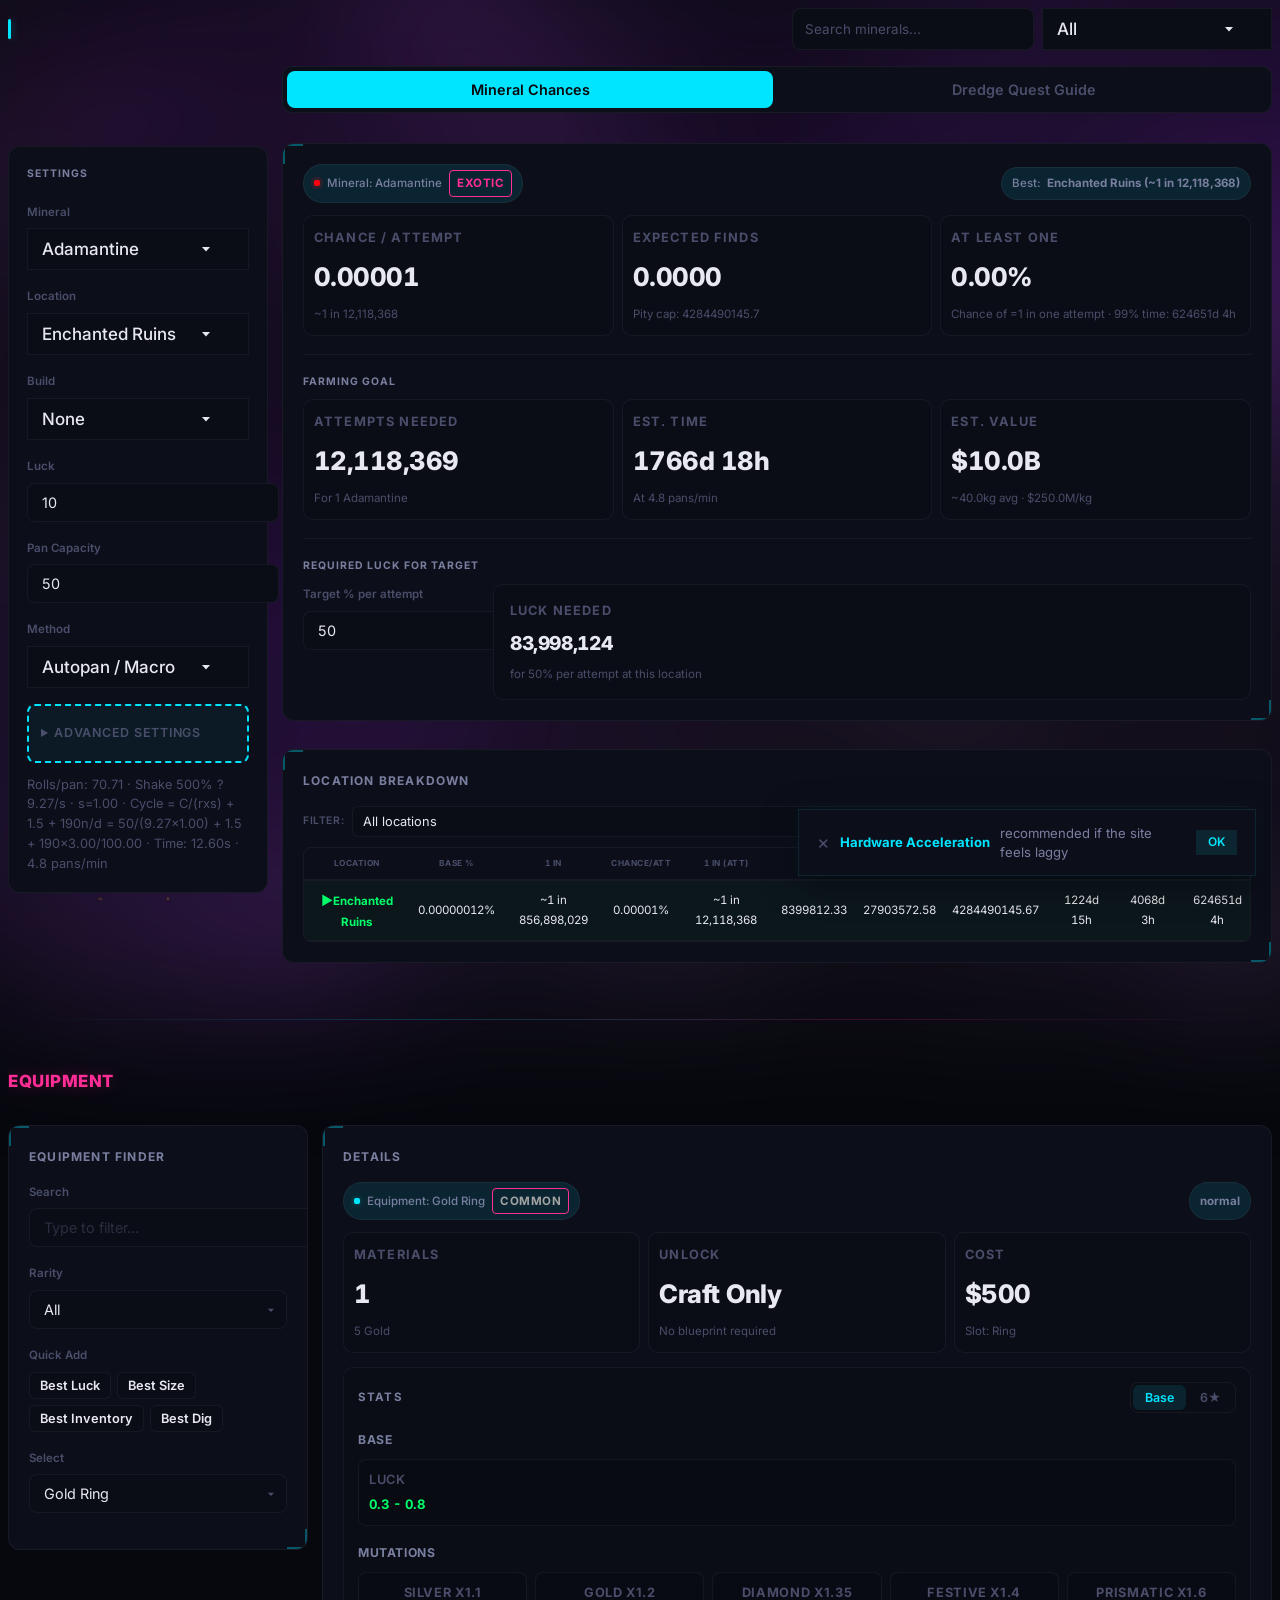
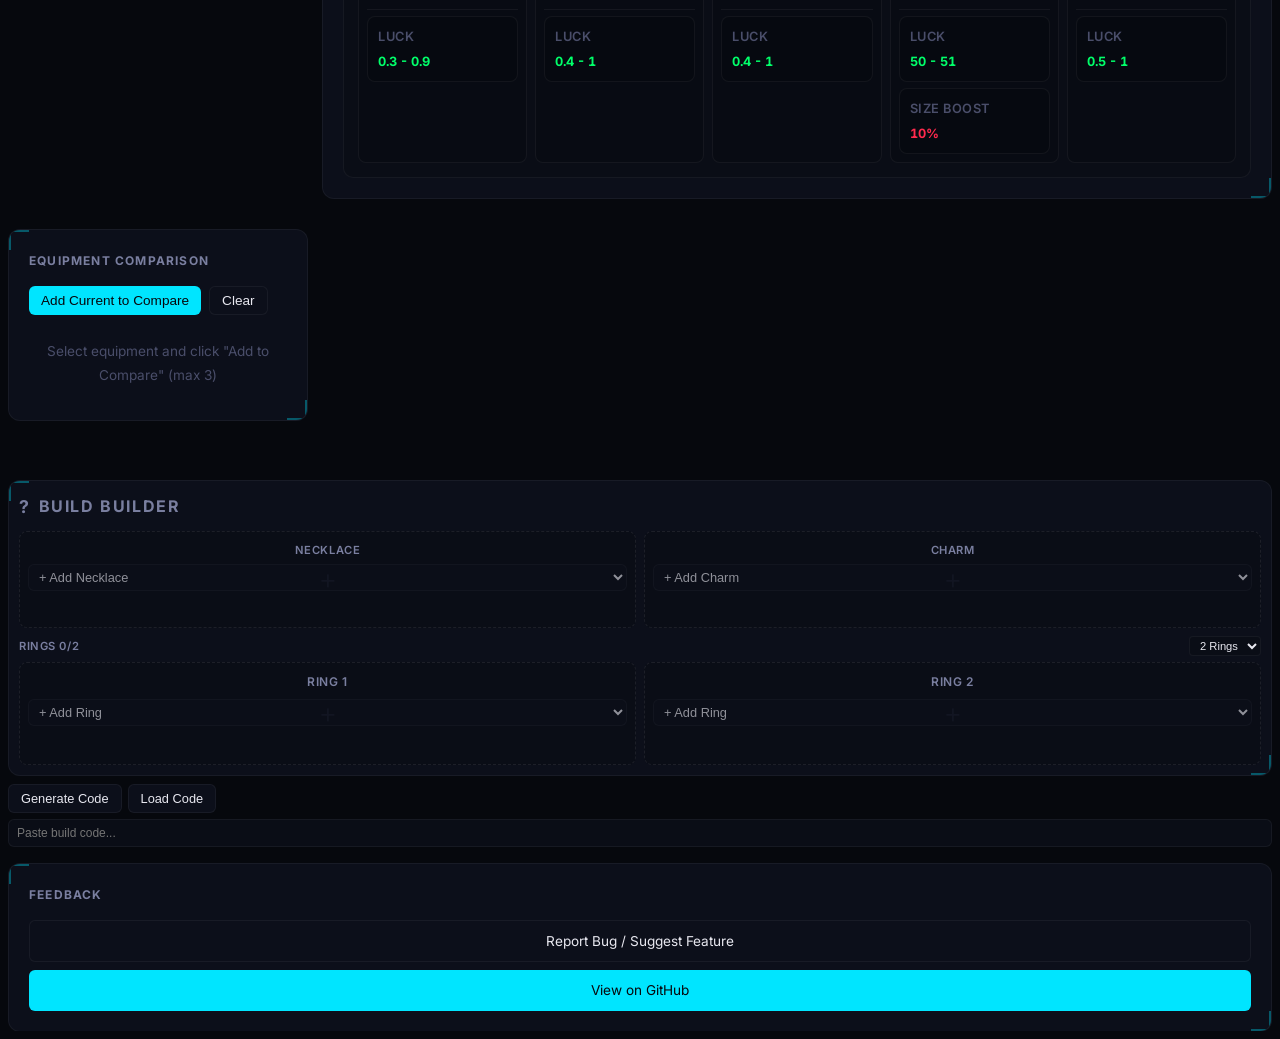
==== commit 8ff04d0c: "Replace full-screen disclaimer with floating card in bottom-right corner" ====
--- a/index.html
+++ b/index.html
@@ -12,22 +12,24 @@
 <body>
   <div id="loader" style="position:fixed;inset:0;background:var(--bg);z-index:99999;display:flex;align-items:center;justify-content:center;transition:opacity 0.3s;"><div class="spinner"></div></div>
   <div id="disclaimer">
-    <div id="disclaimer-box">
-      <h1>DISCLAIMER</h1>
-      <p>If the website appears laggy, stuttering, or unresponsive,<br><strong>enable Hardware Acceleration</strong> in your browser settings.</p>
-      <p class="dim">(Usually found in System / Performance settings)</p>
-      <div id="disclaimer-dismiss">Click anywhere to close</div>
-    </div>
+    <span id="disclaimer-x">&times;</span>
+    <strong>Hardware Acceleration</strong> recommended if the site feels laggy
+    <span id="disclaimer-dismiss">OK</span>
   </div>
   <script>
     (function() {
-      var d = document.getElementById('disclaimer');
-      if (d) {
-        d.addEventListener('click', function() {
-          d.style.transition = 'opacity 0.3s';
-          d.style.opacity = '0';
-          setTimeout(function(){ d.style.display = 'none'; }, 300);
-        });
+      var dis = document.getElementById('disclaimer');
+      if (dis) {
+        function hide() {
+          dis.style.transition = 'opacity 0.3s, transform 0.3s';
+          dis.style.opacity = '0';
+          dis.style.transform = 'translateY(12px)';
+          setTimeout(function(){ dis.style.display = 'none'; }, 300);
+        }
+        var x = document.getElementById('disclaimer-x');
+        var ok = document.getElementById('disclaimer-dismiss');
+        if (x) x.addEventListener('click', hide);
+        if (ok) ok.addEventListener('click', hide);
       }
     })();
   </script>
--- a/styles.css
+++ b/styles.css
@@ -1860,75 +1860,64 @@
   }
 }
 
-/* ── Disclaimer overlay ── */
+/* ── Disclaimer floating card ── */
 #disclaimer {
   position: fixed;
-  inset: 0;
+  bottom: 24px;
+  right: 24px;
   z-index: 99998;
   display: flex;
   align-items: center;
-  justify-content: center;
-  background: rgba(6,8,13,0.92);
-  backdrop-filter: blur(12px);
-  -webkit-backdrop-filter: blur(12px);
+  gap: 10px;
+  max-width: 420px;
+  padding: 14px 18px;
+  background: var(--bg-card);
+  border: 1px solid var(--cyan-dim);
+  border-radius: var(--radius-md);
+  box-shadow: 0 8px 32px rgba(0,0,0,0.5), 0 0 20px rgba(0,229,255,0.06);
+  font-size: 0.82rem;
+  line-height: 1.4;
+  color: var(--text-mid);
+  animation: disSlide 0.5s var(--ease);
+  cursor: default;
+}
+
+#disclaimer strong {
+  color: var(--cyan);
+  white-space: nowrap;
+}
+
+@keyframes disSlide {
+  from { opacity: 0; transform: translateY(16px) scale(0.95); }
+  to { opacity: 1; transform: translateY(0) scale(1); }
+}
+
+#disclaimer-x {
+  font-size: 1.2rem;
+  color: var(--text-dim);
   cursor: pointer;
-  animation: disFadeIn 0.4s var(--ease);
-}
-
-@keyframes disFadeIn {
-  from { opacity: 0; }
-  to { opacity: 1; }
-}
-
-#disclaimer-box {
-  max-width: 520px;
-  width: 90%;
-  padding: 48px 40px;
-  text-align: center;
-  animation: disSlide 0.5s var(--ease);
-}
-
-@keyframes disSlide {
-  from { opacity: 0; transform: translateY(24px) scale(0.96); }
-  to { opacity: 1; transform: translateY(0) scale(1); }
-}
-
-#disclaimer-box h1 {
-  font-size: 2.4rem;
-  font-weight: 900;
-  letter-spacing: 0.15em;
+  line-height: 1;
+  flex-shrink: 0;
+}
+#disclaimer-x:hover {
+  color: var(--text);
+}
+
+#disclaimer-dismiss {
+  margin-left: auto;
+  flex-shrink: 0;
+  padding: 4px 12px;
+  border-radius: var(--radius-sm);
+  background: var(--cyan-dim);
   color: var(--cyan);
-  text-shadow: 0 0 40px var(--cyan-glow), 0 0 80px rgba(0,229,255,0.08);
-  margin: 0 0 20px;
-}
-
-#disclaimer-box p {
-  font-size: 1.1rem;
-  line-height: 1.7;
-  color: var(--text);
-  margin: 0 0 8px;
-}
-
-#disclaimer-box p.dim {
-  font-size: 0.85rem;
-  color: var(--text-dim);
-  margin-bottom: 36px;
-}
-
-#disclaimer-box strong {
-  color: var(--cyan);
-}
-
-#disclaimer-dismiss {
-  font-size: 0.8rem;
-  color: var(--text-dim);
-  opacity: 0.5;
-  animation: disPulse 2s ease-in-out infinite;
-}
-
-@keyframes disPulse {
-  0%, 100% { opacity: 0.5; }
-  50% { opacity: 1; }
-}
-
-
+  font-size: 0.75rem;
+  font-weight: 600;
+  cursor: pointer;
+  transition: background var(--dur-fast), box-shadow var(--dur-fast);
+}
+#disclaimer-dismiss:hover {
+  background: rgba(0,229,255,0.2);
+  box-shadow: 0 0 12px var(--cyan-glow);
+}
+
+
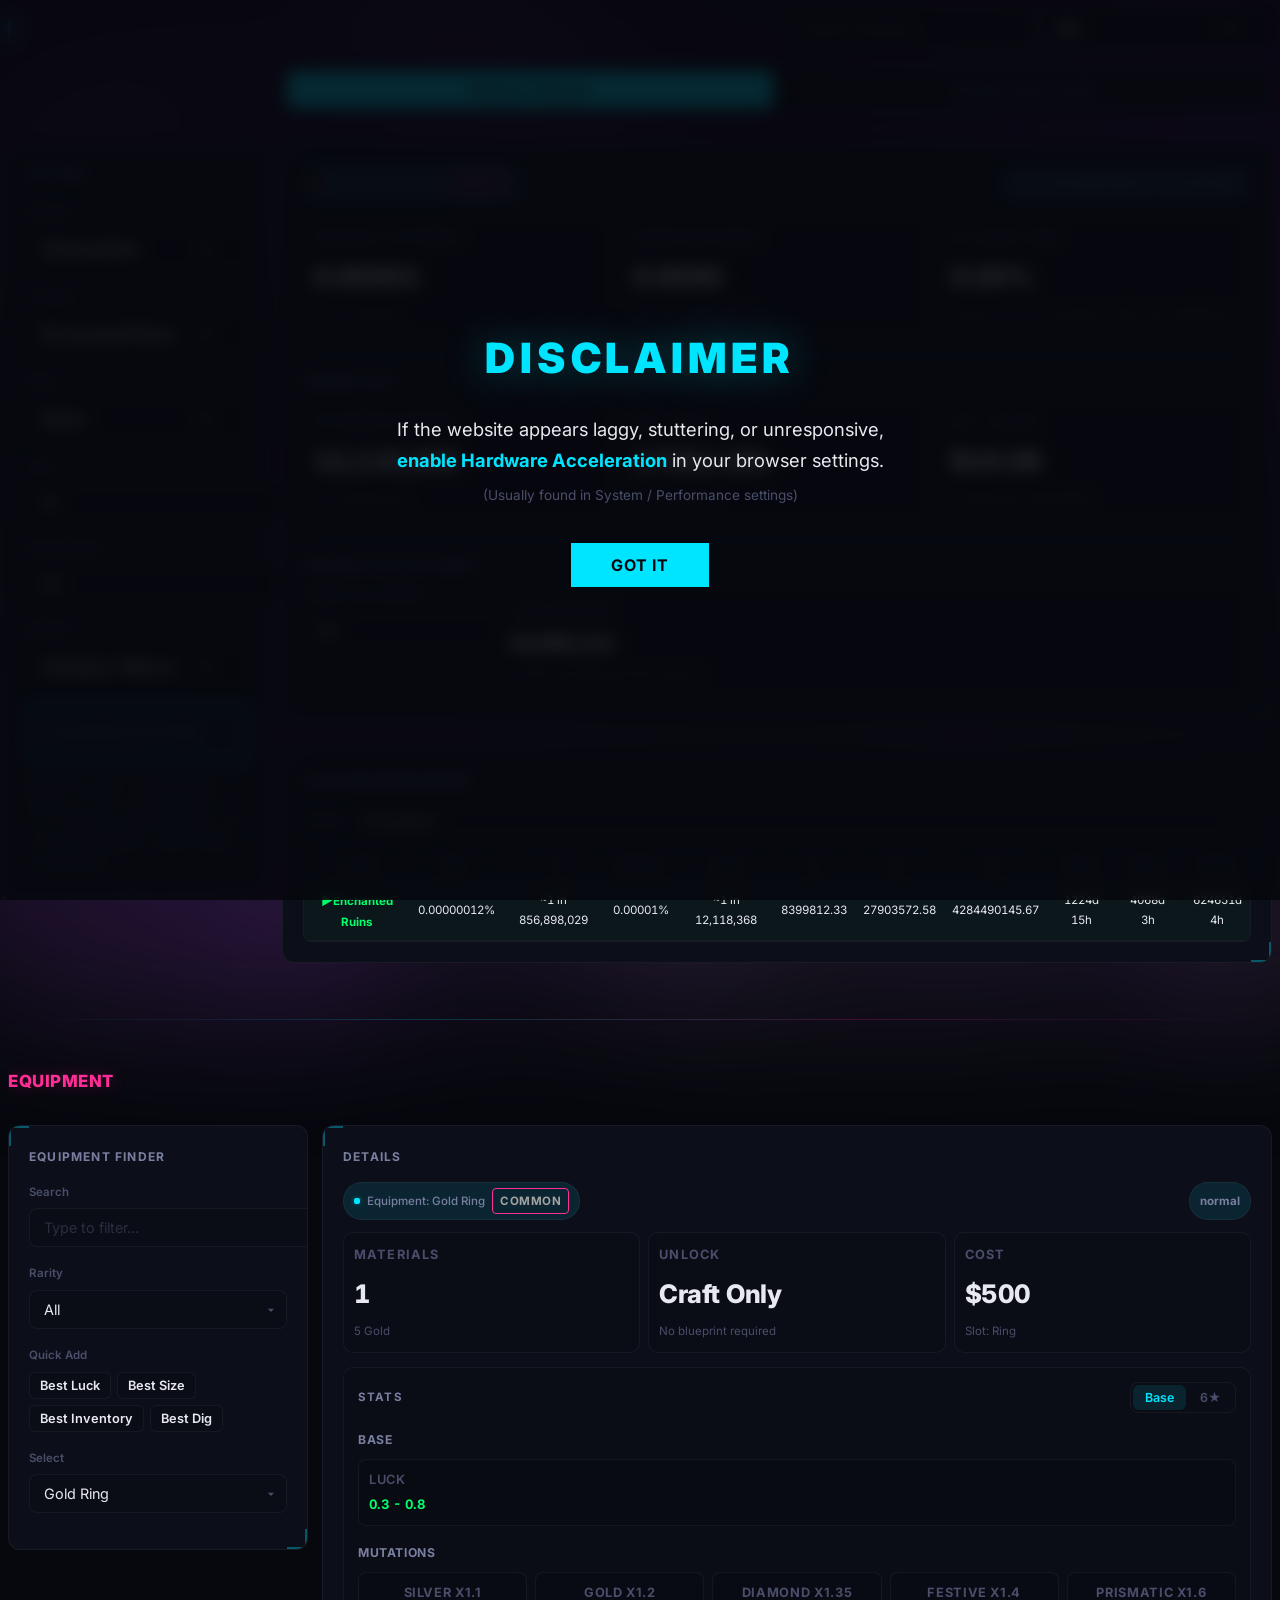
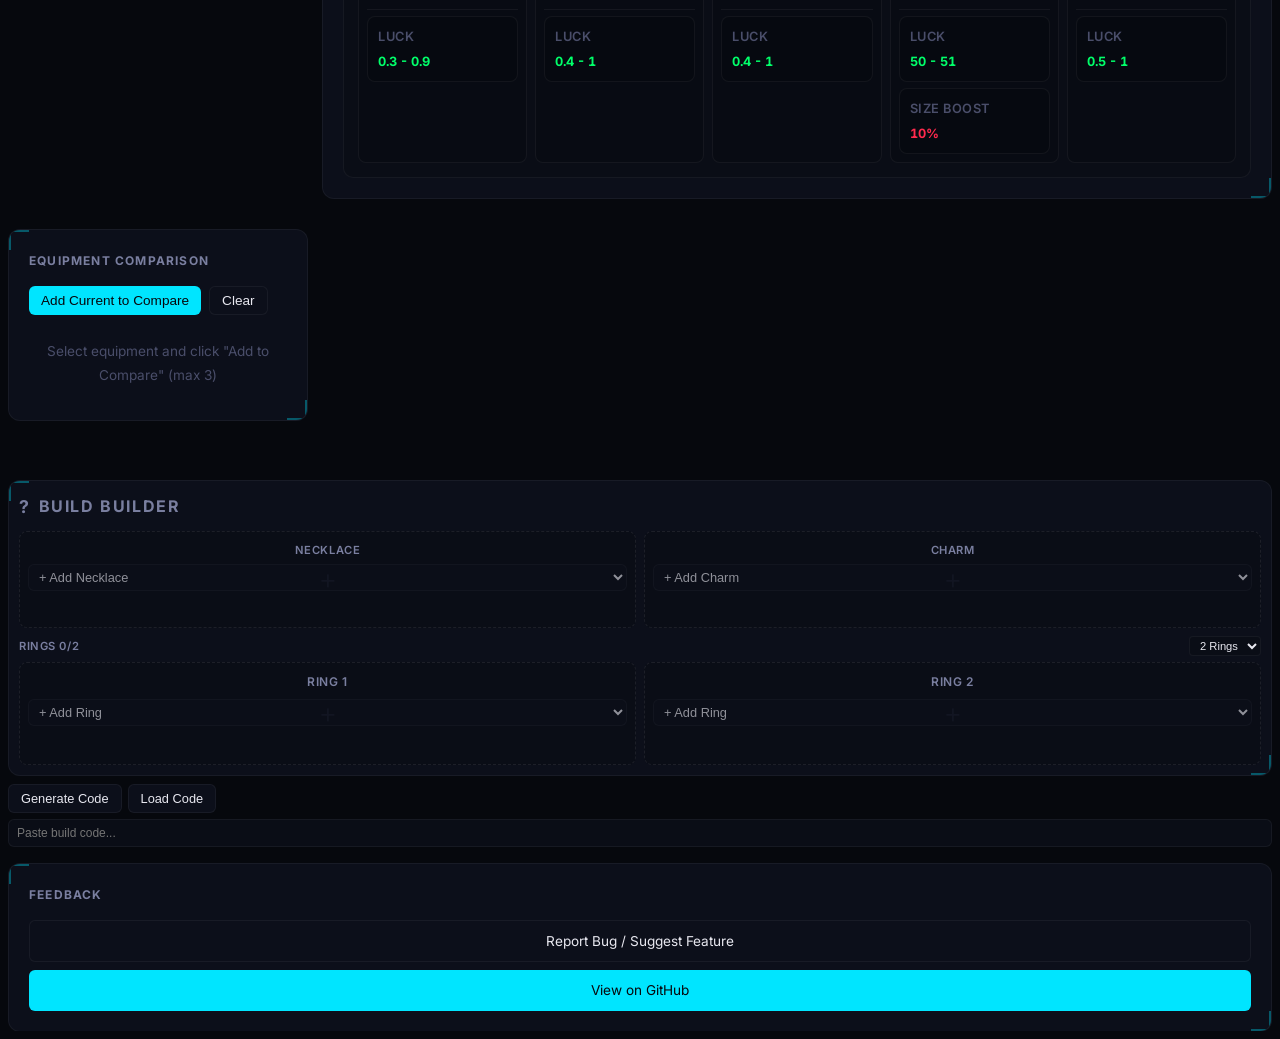
==== commit 3de2db7c: "Redo disclaimer as centered modal with blurred backdrop, click backdrop or GOT IT to dismiss" ====
--- a/index.html
+++ b/index.html
@@ -12,24 +12,27 @@
 <body>
   <div id="loader" style="position:fixed;inset:0;background:var(--bg);z-index:99999;display:flex;align-items:center;justify-content:center;transition:opacity 0.3s;"><div class="spinner"></div></div>
   <div id="disclaimer">
-    <span id="disclaimer-x">&times;</span>
-    <strong>Hardware Acceleration</strong> recommended if the site feels laggy
-    <span id="disclaimer-dismiss">OK</span>
+    <div id="disclaimer-backdrop"></div>
+    <div id="disclaimer-box">
+      <h1>DISCLAIMER</h1>
+      <p>If the website appears laggy, stuttering, or unresponsive,<br><strong>enable Hardware Acceleration</strong> in your browser settings.</p>
+      <p class="dim">(Usually found in System / Performance settings)</p>
+      <button id="disclaimer-dismiss">GOT IT</button>
+    </div>
   </div>
   <script>
     (function() {
       var dis = document.getElementById('disclaimer');
       if (dis) {
         function hide() {
-          dis.style.transition = 'opacity 0.3s, transform 0.3s';
+          dis.style.transition = 'opacity 0.3s';
           dis.style.opacity = '0';
-          dis.style.transform = 'translateY(12px)';
           setTimeout(function(){ dis.style.display = 'none'; }, 300);
         }
-        var x = document.getElementById('disclaimer-x');
-        var ok = document.getElementById('disclaimer-dismiss');
-        if (x) x.addEventListener('click', hide);
-        if (ok) ok.addEventListener('click', hide);
+        var backdrop = document.getElementById('disclaimer-backdrop');
+        var btn = document.getElementById('disclaimer-dismiss');
+        if (backdrop) backdrop.addEventListener('click', hide);
+        if (btn) btn.addEventListener('click', hide);
       }
     })();
   </script>
--- a/styles.css
+++ b/styles.css
@@ -1860,64 +1860,92 @@
   }
 }
 
-/* ── Disclaimer floating card ── */
+/* ── Disclaimer modal ── */
 #disclaimer {
   position: fixed;
-  bottom: 24px;
-  right: 24px;
+  inset: 0;
   z-index: 99998;
   display: flex;
   align-items: center;
-  gap: 10px;
-  max-width: 420px;
-  padding: 14px 18px;
-  background: var(--bg-card);
-  border: 1px solid var(--cyan-dim);
-  border-radius: var(--radius-md);
-  box-shadow: 0 8px 32px rgba(0,0,0,0.5), 0 0 20px rgba(0,229,255,0.06);
-  font-size: 0.82rem;
-  line-height: 1.4;
-  color: var(--text-mid);
+  justify-content: center;
+  cursor: pointer;
+  animation: disFadeIn 0.4s var(--ease);
+}
+
+@keyframes disFadeIn {
+  from { opacity: 0; }
+  to { opacity: 1; }
+}
+
+#disclaimer-backdrop {
+  position: absolute;
+  inset: 0;
+  background: rgba(6,8,13,0.85);
+  backdrop-filter: blur(8px);
+  -webkit-backdrop-filter: blur(8px);
+}
+
+#disclaimer-box {
+  position: relative;
+  max-width: 520px;
+  width: 90%;
+  padding: 52px 44px 44px;
+  text-align: center;
   animation: disSlide 0.5s var(--ease);
   cursor: default;
 }
 
-#disclaimer strong {
+@keyframes disSlide {
+  from { opacity: 0; transform: translateY(24px) scale(0.95); }
+  to { opacity: 1; transform: translateY(0) scale(1); }
+}
+
+#disclaimer-box h1 {
+  font-size: 2.6rem;
+  font-weight: 900;
+  letter-spacing: 0.12em;
   color: var(--cyan);
-  white-space: nowrap;
-}
-
-@keyframes disSlide {
-  from { opacity: 0; transform: translateY(16px) scale(0.95); }
-  to { opacity: 1; transform: translateY(0) scale(1); }
-}
-
-#disclaimer-x {
-  font-size: 1.2rem;
+  text-shadow: 0 0 40px var(--cyan-glow), 0 0 80px rgba(0,229,255,0.08);
+  margin: 0 0 18px;
+}
+
+#disclaimer-box p {
+  font-size: 1.15rem;
+  line-height: 1.7;
+  color: var(--text);
+  margin: 0 0 8px;
+}
+
+#disclaimer-box p.dim {
+  font-size: 0.85rem;
   color: var(--text-dim);
+  margin-bottom: 36px;
+}
+
+#disclaimer-box strong {
+  color: var(--cyan);
+}
+
+#disclaimer-dismiss {
+  display: inline-block;
+  padding: 12px 40px;
+  border: none;
+  border-radius: var(--radius-md);
+  background: var(--cyan);
+  color: var(--bg);
+  font-family: inherit;
+  font-size: 1rem;
+  font-weight: 700;
+  letter-spacing: 0.06em;
   cursor: pointer;
-  line-height: 1;
-  flex-shrink: 0;
-}
-#disclaimer-x:hover {
-  color: var(--text);
-}
-
-#disclaimer-dismiss {
-  margin-left: auto;
-  flex-shrink: 0;
-  padding: 4px 12px;
-  border-radius: var(--radius-sm);
-  background: var(--cyan-dim);
-  color: var(--cyan);
-  font-size: 0.75rem;
-  font-weight: 600;
-  cursor: pointer;
-  transition: background var(--dur-fast), box-shadow var(--dur-fast);
+  transition: box-shadow var(--dur-fast), transform var(--dur-fast);
 }
 #disclaimer-dismiss:hover {
-  background: rgba(0,229,255,0.2);
-  box-shadow: 0 0 12px var(--cyan-glow);
-}
-
-
+  box-shadow: 0 0 24px var(--cyan-glow);
+  transform: scale(1.04);
+}
+#disclaimer-dismiss:active {
+  transform: scale(0.97);
+}
+
+
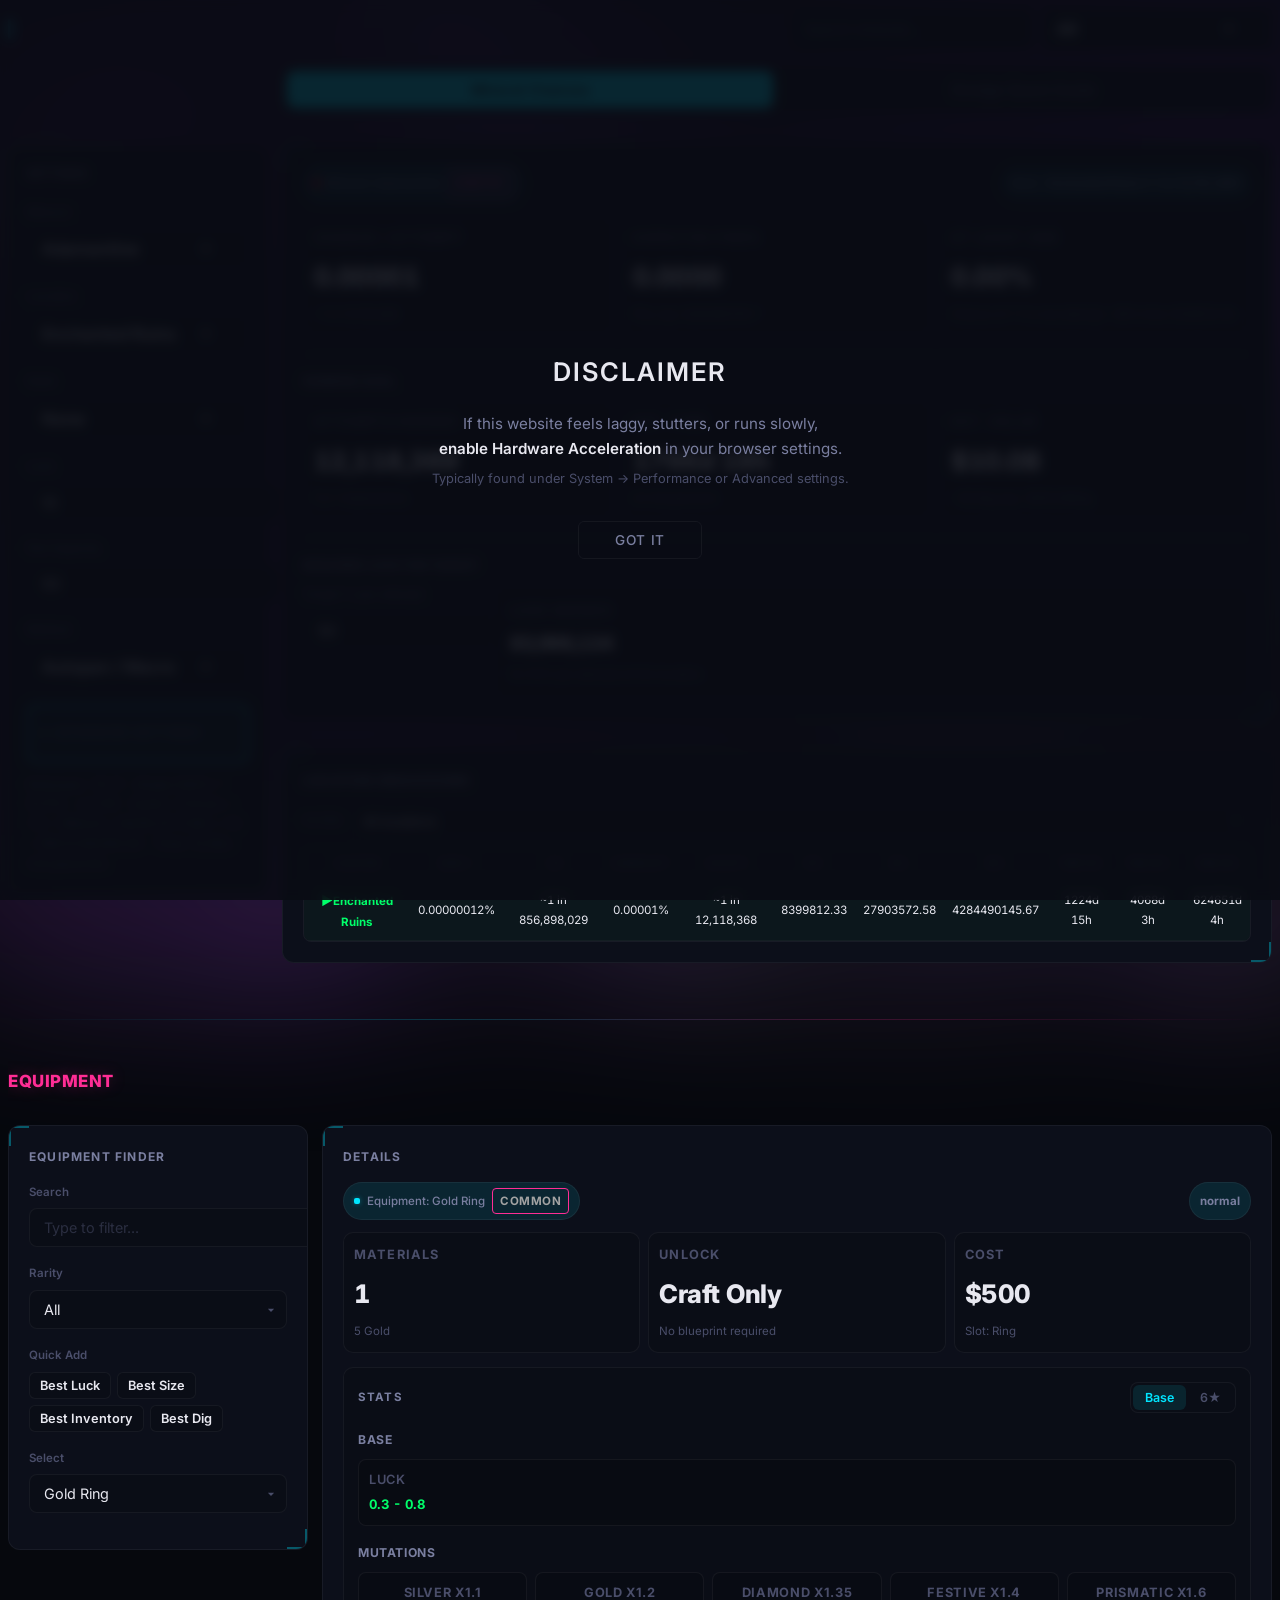
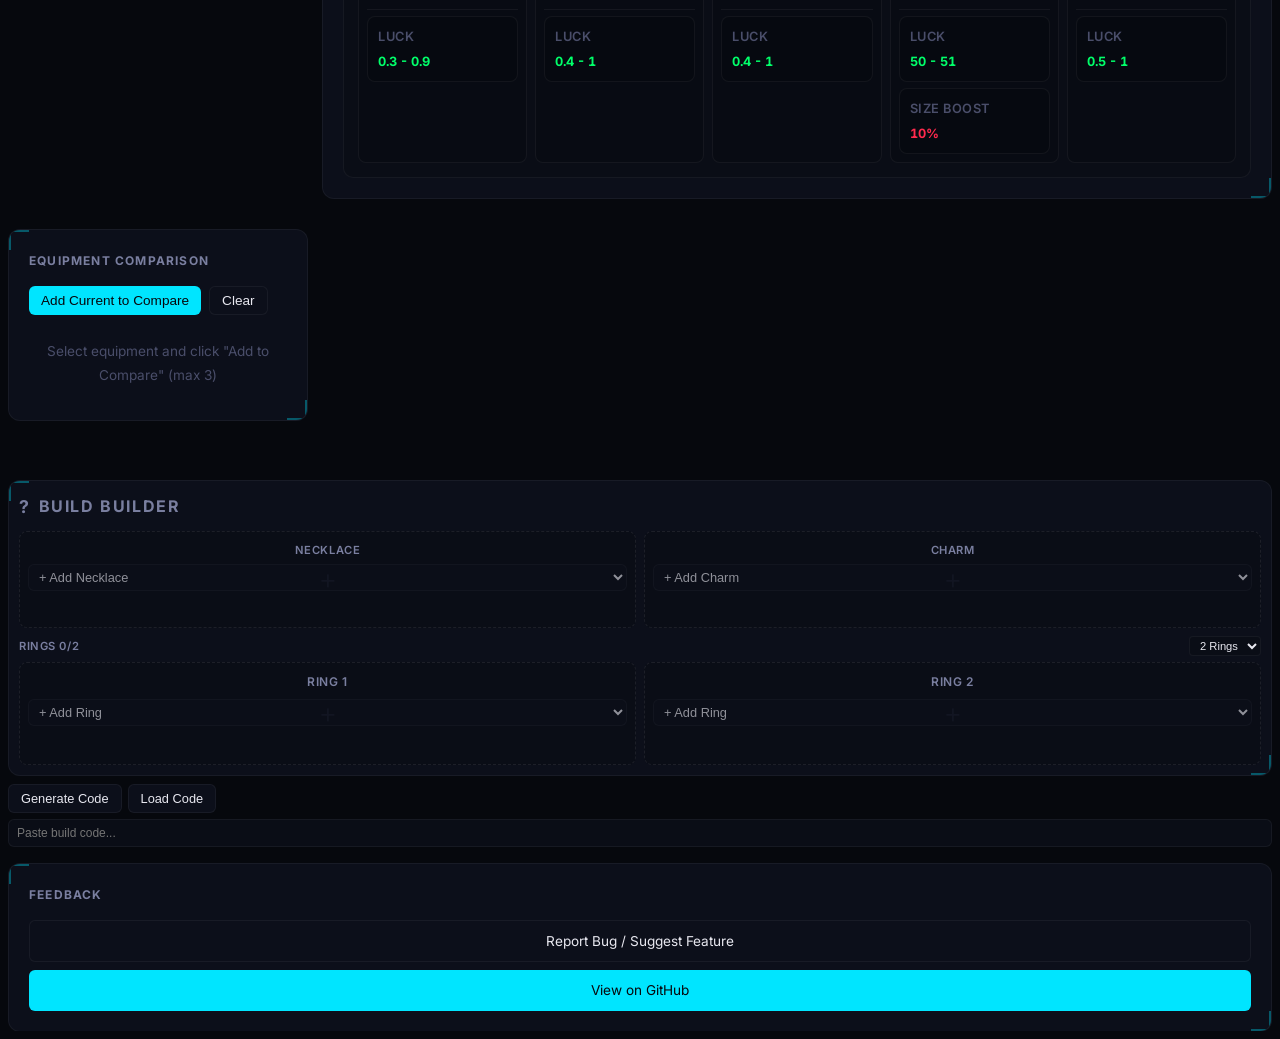
==== commit 9c509a4f: "Clean corporate disclaimer modal with subtle styling" ====
--- a/index.html
+++ b/index.html
@@ -14,9 +14,9 @@
   <div id="disclaimer">
     <div id="disclaimer-backdrop"></div>
     <div id="disclaimer-box">
-      <h1>DISCLAIMER</h1>
-      <p>If the website appears laggy, stuttering, or unresponsive,<br><strong>enable Hardware Acceleration</strong> in your browser settings.</p>
-      <p class="dim">(Usually found in System / Performance settings)</p>
+      <h1>Disclaimer</h1>
+      <p>If this website feels laggy, stutters, or runs slowly,<br><strong>enable Hardware Acceleration</strong> in your browser settings.</p>
+      <p class="dim">Typically found under System &rarr; Performance or Advanced settings.</p>
       <button id="disclaimer-dismiss">GOT IT</button>
     </div>
   </div>
--- a/styles.css
+++ b/styles.css
@@ -1869,7 +1869,7 @@
   align-items: center;
   justify-content: center;
   cursor: pointer;
-  animation: disFadeIn 0.4s var(--ease);
+  animation: disFadeIn 0.35s ease;
 }
 
 @keyframes disFadeIn {
@@ -1880,72 +1880,71 @@
 #disclaimer-backdrop {
   position: absolute;
   inset: 0;
-  background: rgba(6,8,13,0.85);
-  backdrop-filter: blur(8px);
-  -webkit-backdrop-filter: blur(8px);
+  background: rgba(10,12,20,0.88);
+  backdrop-filter: blur(6px);
+  -webkit-backdrop-filter: blur(6px);
 }
 
 #disclaimer-box {
   position: relative;
-  max-width: 520px;
+  max-width: 480px;
   width: 90%;
-  padding: 52px 44px 44px;
+  padding: 44px 40px 36px;
   text-align: center;
-  animation: disSlide 0.5s var(--ease);
+  animation: disSlide 0.4s ease;
   cursor: default;
 }
 
 @keyframes disSlide {
-  from { opacity: 0; transform: translateY(24px) scale(0.95); }
-  to { opacity: 1; transform: translateY(0) scale(1); }
+  from { opacity: 0; transform: translateY(16px); }
+  to { opacity: 1; transform: translateY(0); }
 }
 
 #disclaimer-box h1 {
-  font-size: 2.6rem;
-  font-weight: 900;
-  letter-spacing: 0.12em;
-  color: var(--cyan);
-  text-shadow: 0 0 40px var(--cyan-glow), 0 0 80px rgba(0,229,255,0.08);
-  margin: 0 0 18px;
+  font-size: 1.6rem;
+  font-weight: 600;
+  letter-spacing: 0.08em;
+  color: var(--text);
+  margin: 0 0 16px;
+  text-transform: uppercase;
 }
 
 #disclaimer-box p {
-  font-size: 1.15rem;
-  line-height: 1.7;
+  font-size: 0.95rem;
+  line-height: 1.65;
+  color: var(--text-mid);
+  margin: 0 0 6px;
+}
+
+#disclaimer-box p.dim {
+  font-size: 0.8rem;
+  color: var(--text-dim);
+  margin-bottom: 32px;
+}
+
+#disclaimer-box strong {
   color: var(--text);
-  margin: 0 0 8px;
-}
-
-#disclaimer-box p.dim {
-  font-size: 0.85rem;
-  color: var(--text-dim);
-  margin-bottom: 36px;
-}
-
-#disclaimer-box strong {
-  color: var(--cyan);
+  font-weight: 600;
 }
 
 #disclaimer-dismiss {
   display: inline-block;
-  padding: 12px 40px;
-  border: none;
-  border-radius: var(--radius-md);
-  background: var(--cyan);
-  color: var(--bg);
+  padding: 10px 36px;
+  border: 1px solid var(--border);
+  border-radius: 6px;
+  background: transparent;
+  color: var(--text-mid);
   font-family: inherit;
-  font-size: 1rem;
-  font-weight: 700;
-  letter-spacing: 0.06em;
+  font-size: 0.85rem;
+  font-weight: 500;
+  letter-spacing: 0.04em;
   cursor: pointer;
-  transition: box-shadow var(--dur-fast), transform var(--dur-fast);
+  transition: border-color 0.2s, color 0.2s, background 0.2s;
 }
 #disclaimer-dismiss:hover {
-  box-shadow: 0 0 24px var(--cyan-glow);
-  transform: scale(1.04);
-}
-#disclaimer-dismiss:active {
-  transform: scale(0.97);
-}
-
-
+  border-color: var(--text-dim);
+  color: var(--text);
+  background: rgba(255,255,255,0.03);
+}
+
+
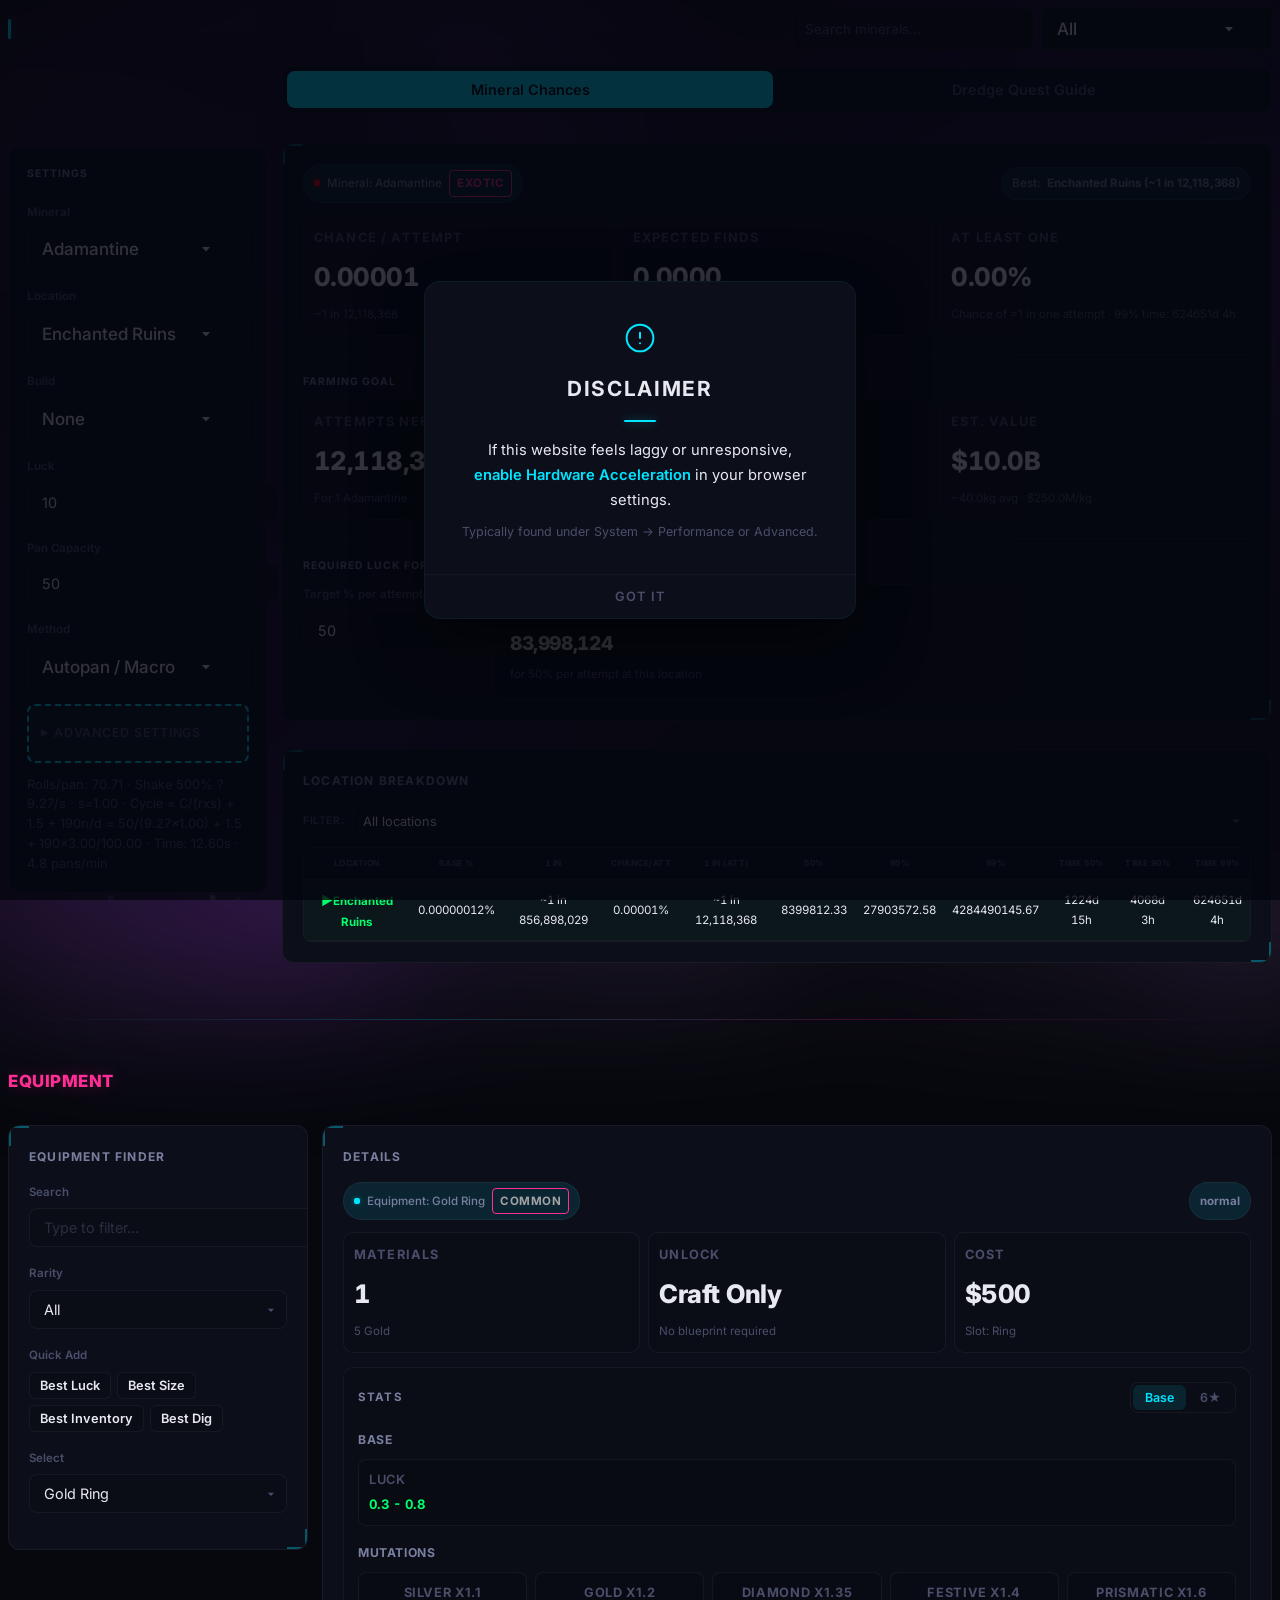
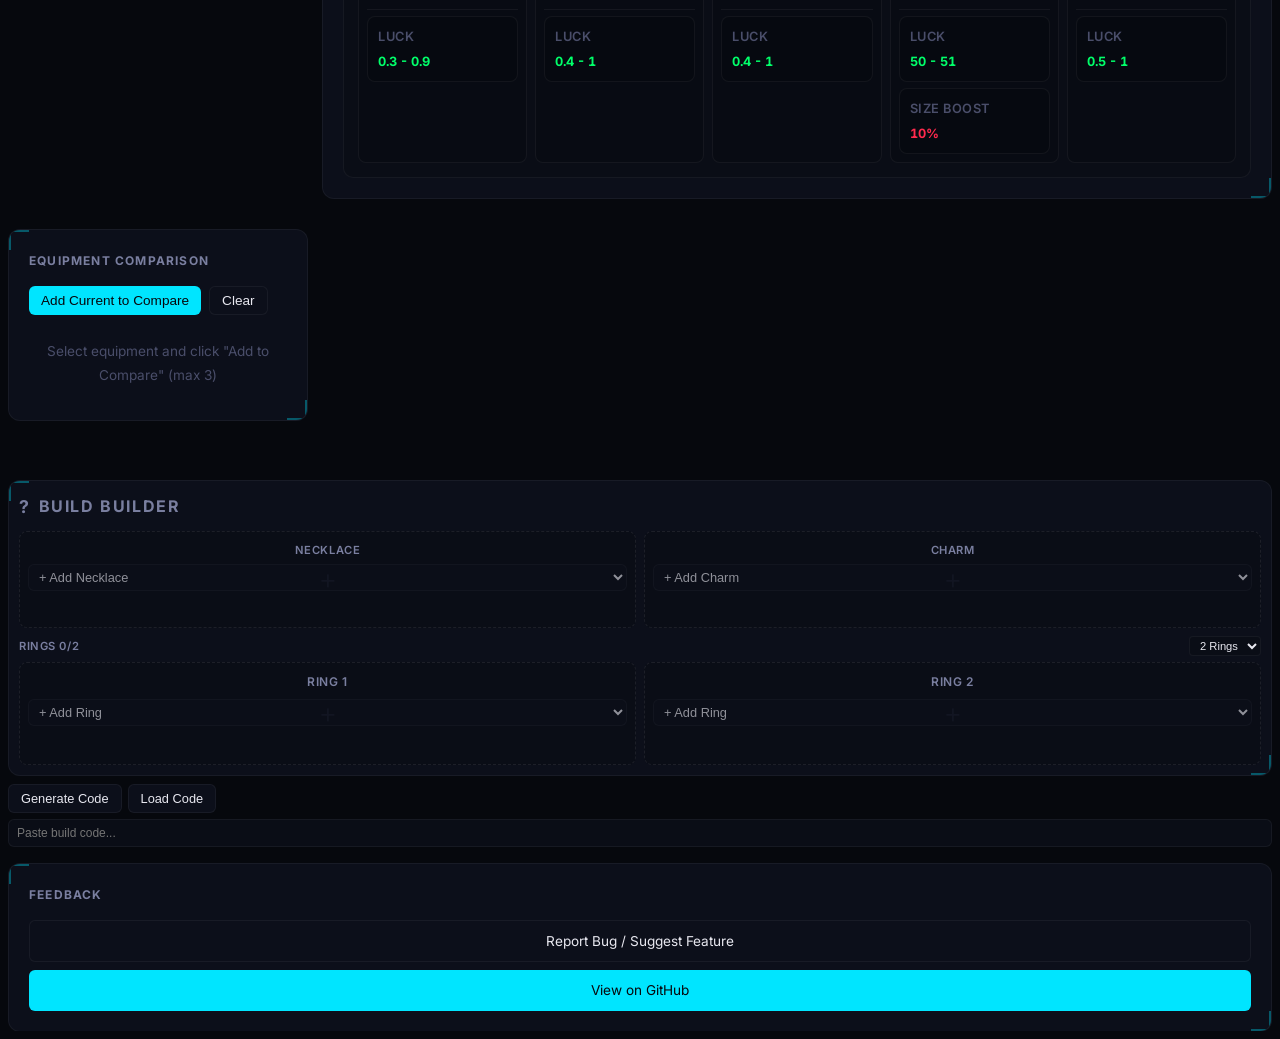
==== commit 66785a36: "Professional disclaimer: info icon, staggered fade-in, clean typography, subtle UX" ====
--- a/index.html
+++ b/index.html
@@ -14,10 +14,15 @@
   <div id="disclaimer">
     <div id="disclaimer-backdrop"></div>
     <div id="disclaimer-box">
+      <svg id="disclaimer-icon" viewBox="0 0 24 24" fill="none" stroke="currentColor" stroke-width="1.5" stroke-linecap="round" stroke-linejoin="round">
+        <circle cx="12" cy="12" r="10"/>
+        <line x1="12" y1="8" x2="12" y2="12"/>
+        <line x1="12" y1="16" x2="12.01" y2="16"/>
+      </svg>
       <h1>Disclaimer</h1>
-      <p>If this website feels laggy, stutters, or runs slowly,<br><strong>enable Hardware Acceleration</strong> in your browser settings.</p>
-      <p class="dim">Typically found under System &rarr; Performance or Advanced settings.</p>
-      <button id="disclaimer-dismiss">GOT IT</button>
+      <p>If this website feels laggy or unresponsive,<br><strong>enable Hardware Acceleration</strong> in your browser settings.</p>
+      <p class="dim">Typically found under System → Performance or Advanced.</p>
+      <button id="disclaimer-dismiss">Got it</button>
     </div>
   </div>
   <script>
--- a/styles.css
+++ b/styles.css
@@ -1869,82 +1869,172 @@
   align-items: center;
   justify-content: center;
   cursor: pointer;
-  animation: disFadeIn 0.35s ease;
-}
-
-@keyframes disFadeIn {
-  from { opacity: 0; }
-  to { opacity: 1; }
 }
 
 #disclaimer-backdrop {
   position: absolute;
   inset: 0;
-  background: rgba(10,12,20,0.88);
-  backdrop-filter: blur(6px);
-  -webkit-backdrop-filter: blur(6px);
+  background: rgba(4,6,14,0.8);
+  animation: disFade 0.4s ease;
+}
+
+@keyframes disFade {
+  from { opacity: 0; }
+  to { opacity: 1; }
 }
 
 #disclaimer-box {
   position: relative;
-  max-width: 480px;
+  max-width: 430px;
   width: 90%;
-  padding: 44px 40px 36px;
   text-align: center;
-  animation: disSlide 0.4s ease;
+  animation: disSlide 0.5s cubic-bezier(0.22, 1, 0.36, 1);
   cursor: default;
-}
-
-@keyframes disSlide {
-  from { opacity: 0; transform: translateY(16px); }
-  to { opacity: 1; transform: translateY(0); }
+  background: var(--bg-card);
+  border-radius: 16px;
+  border: 1px solid rgba(0,229,255,0.06);
+  box-shadow: 0 24px 64px rgba(0,0,0,0.5);
+}
+
+#disclaimer-icon {
+  width: 32px;
+  height: 32px;
+  margin: 40px auto 0;
+  display: block;
+  color: var(--cyan);
+  opacity: 0.6;
+  animation: disFade 0.4s ease 0.1s both;
 }
 
 #disclaimer-box h1 {
-  font-size: 1.6rem;
+  font-size: 1.3rem;
+  font-weight: 700;
+  letter-spacing: 0.08em;
+  color: var(--text);
+  margin: 0;
+  padding: 16px 36px 0;
+  text-transform: uppercase;
+  animation: disFade 0.4s ease 0.15s both;
+}
+
+#disclaimer-box h1::after {
+  content: '';
+  display: block;
+  width: 32px;
+  height: 2px;
+  margin: 12px auto 0;
+  background: var(--cyan);
+  border-radius: 1px;
+  box-shadow: 0 0 8px var(--cyan-glow);
+}
+
+#disclaimer-box p {
+  font-size: 0.92rem;
+  line-height: 1.7;
+  color: var(--text);
+  margin: 16px 0 0;
+  padding: 0 36px;
+  animation: disFade 0.4s ease 0.2s both;
+}
+
+#disclaimer-box p.dim {
+  font-size: 0.78rem;
+  color: var(--text-dim);
+  margin: 8px 0 0;
+  padding: 0 36px 32px;
+  animation: disFade 0.4s ease 0.25s both;
+}
+
+#disclaimer-box strong {
+  color: var(--cyan);
+  font-weight: 600;
+}
+
+#disclaimer-dismiss {
+  display: block;
+  width: 100%;
+  padding: 14px 0;
+  border: none;
+  border-top: 1px solid rgba(255,255,255,0.04);
+  background: transparent;
+  color: var(--text-dim);
+  font-family: inherit;
+  font-size: 0.8rem;
   font-weight: 600;
   letter-spacing: 0.08em;
+  text-transform: uppercase;
+  cursor: pointer;
+  transition: color 0.2s, background 0.2s;
+  border-radius: 0 0 16px 16px;
+  animation: disFade 0.4s ease 0.3s both;
+}
+
+@keyframes disSlide {
+  from { opacity: 0; transform: translateY(20px); }
+  to { opacity: 1; transform: translateY(0); }
+}
+
+#disclaimer-box h1 {
+  font-size: 1.3rem;
+  font-weight: 700;
+  letter-spacing: 0.08em;
   color: var(--text);
-  margin: 0 0 16px;
-  text-transform: uppercase;
+  margin: 0;
+  padding: 16px 36px 0;
+  text-transform: uppercase;
+}
+
+#disclaimer-box h1::after {
+  content: '';
+  display: block;
+  width: 32px;
+  height: 2px;
+  margin: 12px auto 0;
+  background: var(--cyan);
+  border-radius: 1px;
+  box-shadow: 0 0 8px var(--cyan-glow);
 }
 
 #disclaimer-box p {
-  font-size: 0.95rem;
-  line-height: 1.65;
-  color: var(--text-mid);
-  margin: 0 0 6px;
+  font-size: 0.92rem;
+  line-height: 1.7;
+  color: var(--text);
+  margin: 16px 0 0;
+  padding: 0 36px;
 }
 
 #disclaimer-box p.dim {
+  font-size: 0.78rem;
+  color: var(--text-dim);
+  margin: 8px 0 0;
+  padding: 0 36px 32px;
+}
+
+#disclaimer-box strong {
+  color: var(--cyan);
+  font-weight: 600;
+}
+
+#disclaimer-dismiss {
+  display: block;
+  width: 100%;
+  padding: 14px 0;
+  border: none;
+  border-top: 1px solid rgba(255,255,255,0.04);
+  background: transparent;
+  color: var(--text-dim);
+  font-family: inherit;
   font-size: 0.8rem;
-  color: var(--text-dim);
-  margin-bottom: 32px;
-}
-
-#disclaimer-box strong {
+  font-weight: 600;
+  letter-spacing: 0.08em;
+  text-transform: uppercase;
+  cursor: pointer;
+  transition: color 0.2s, background 0.2s;
+  border-radius: 0 0 16px 16px;
+}
+#disclaimer-dismiss:hover {
   color: var(--text);
-  font-weight: 600;
-}
-
-#disclaimer-dismiss {
-  display: inline-block;
-  padding: 10px 36px;
-  border: 1px solid var(--border);
-  border-radius: 6px;
-  background: transparent;
-  color: var(--text-mid);
-  font-family: inherit;
-  font-size: 0.85rem;
-  font-weight: 500;
-  letter-spacing: 0.04em;
-  cursor: pointer;
-  transition: border-color 0.2s, color 0.2s, background 0.2s;
-}
-#disclaimer-dismiss:hover {
-  border-color: var(--text-dim);
-  color: var(--text);
-  background: rgba(255,255,255,0.03);
-}
-
-
+  background: rgba(255,255,255,0.02);
+}
+
+
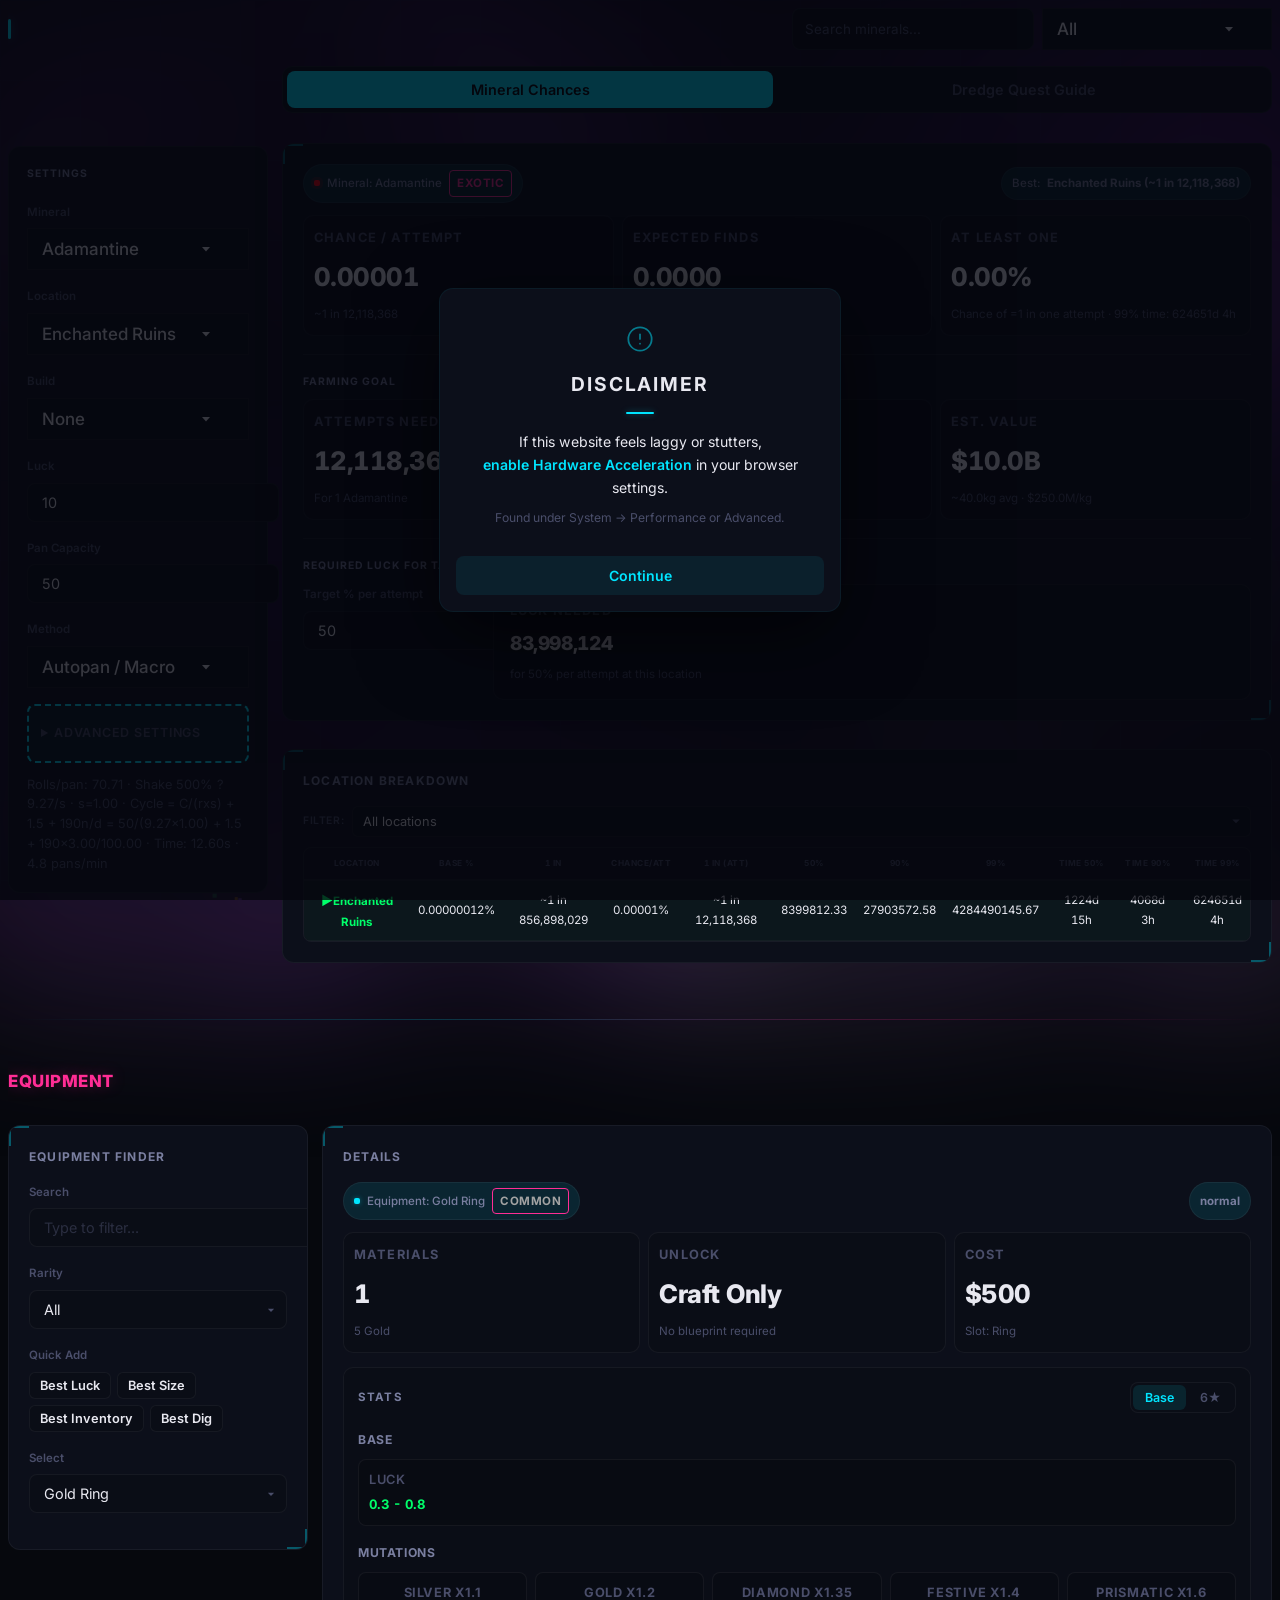
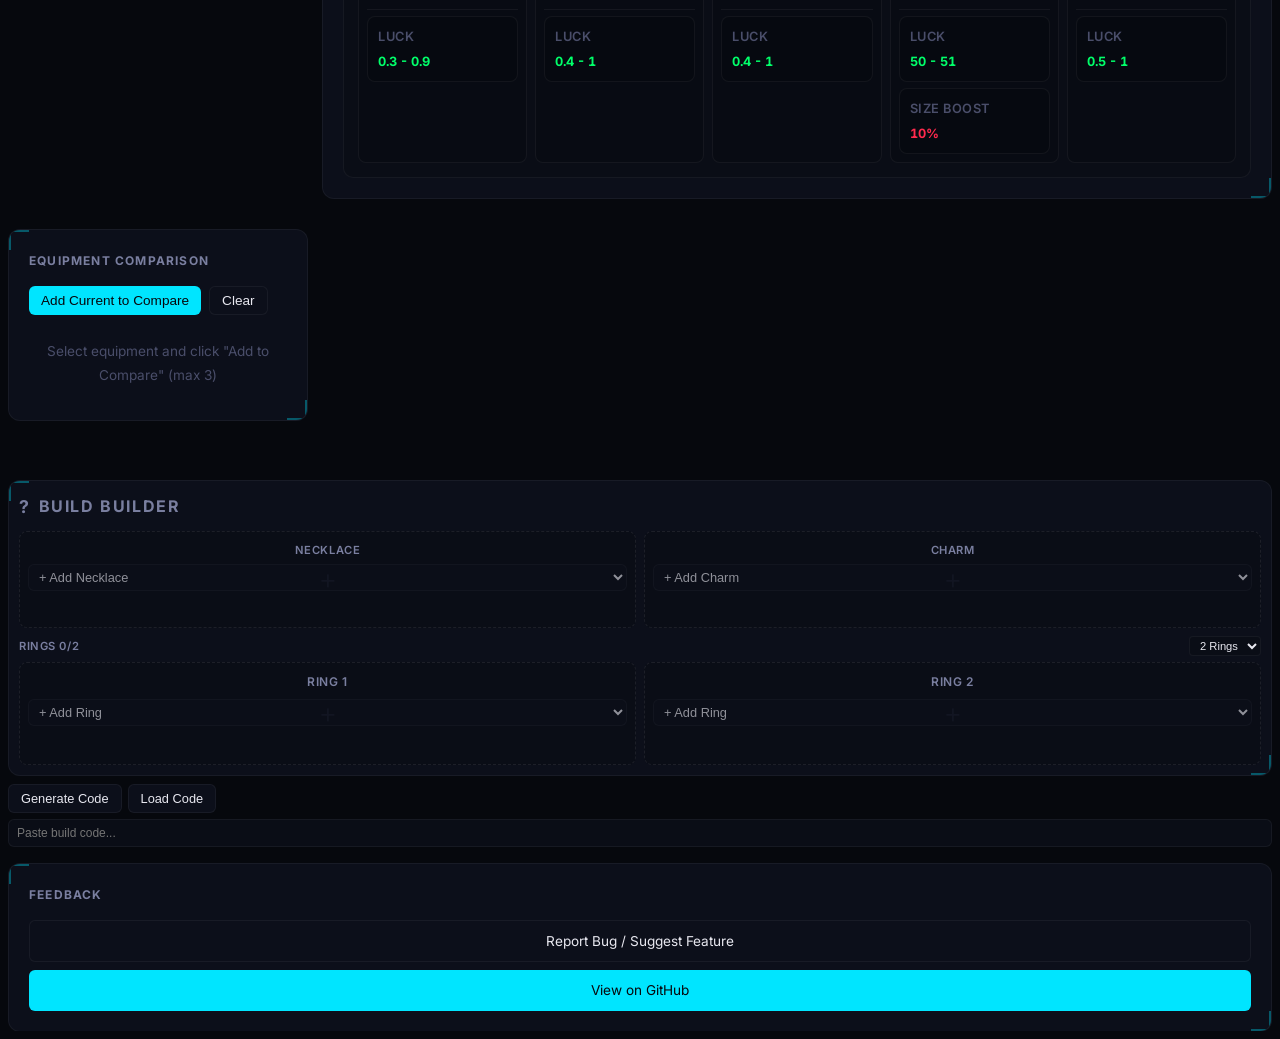
==== commit 628e3aea: "Professional disclaimer: proper button styling, clean layout, removed duplicates" ====
--- a/index.html
+++ b/index.html
@@ -20,9 +20,9 @@
         <line x1="12" y1="16" x2="12.01" y2="16"/>
       </svg>
       <h1>Disclaimer</h1>
-      <p>If this website feels laggy or unresponsive,<br><strong>enable Hardware Acceleration</strong> in your browser settings.</p>
-      <p class="dim">Typically found under System → Performance or Advanced.</p>
-      <button id="disclaimer-dismiss">Got it</button>
+      <p>If this website feels laggy or stutters,<br><strong>enable Hardware Acceleration</strong> in your browser settings.</p>
+      <p class="dim">Found under System → Performance or Advanced.</p>
+      <button id="disclaimer-dismiss">Continue</button>
     </div>
   </div>
   <script>
--- a/styles.css
+++ b/styles.css
@@ -1874,8 +1874,8 @@
 #disclaimer-backdrop {
   position: absolute;
   inset: 0;
-  background: rgba(4,6,14,0.8);
-  animation: disFade 0.4s ease;
+  background: rgba(4,6,14,0.78);
+  animation: disFade 0.35s ease;
 }
 
 @keyframes disFade {
@@ -1885,64 +1885,65 @@
 
 #disclaimer-box {
   position: relative;
-  max-width: 430px;
+  max-width: 400px;
   width: 90%;
   text-align: center;
-  animation: disSlide 0.5s cubic-bezier(0.22, 1, 0.36, 1);
+  animation: disSlide 0.4s cubic-bezier(0.22, 1, 0.36, 1);
   cursor: default;
   background: var(--bg-card);
-  border-radius: 16px;
+  border-radius: 14px;
   border: 1px solid rgba(0,229,255,0.06);
-  box-shadow: 0 24px 64px rgba(0,0,0,0.5);
+  box-shadow: 0 24px 80px rgba(0,0,0,0.6);
+}
+
+@keyframes disSlide {
+  from { opacity: 0; transform: translateY(16px); }
+  to { opacity: 1; transform: translateY(0); }
 }
 
 #disclaimer-icon {
-  width: 32px;
-  height: 32px;
-  margin: 40px auto 0;
+  width: 28px;
+  height: 28px;
+  margin: 36px auto 0;
   display: block;
   color: var(--cyan);
-  opacity: 0.6;
-  animation: disFade 0.4s ease 0.1s both;
+  opacity: 0.5;
 }
 
 #disclaimer-box h1 {
-  font-size: 1.3rem;
+  font-size: 1.2rem;
   font-weight: 700;
-  letter-spacing: 0.08em;
+  letter-spacing: 0.1em;
   color: var(--text);
-  margin: 0;
-  padding: 16px 36px 0;
+  margin: 14px 0 0;
+  padding: 0 32px;
   text-transform: uppercase;
-  animation: disFade 0.4s ease 0.15s both;
 }
 
 #disclaimer-box h1::after {
   content: '';
   display: block;
-  width: 32px;
+  width: 28px;
   height: 2px;
-  margin: 12px auto 0;
+  margin: 10px auto 0;
   background: var(--cyan);
   border-radius: 1px;
-  box-shadow: 0 0 8px var(--cyan-glow);
+  box-shadow: 0 0 6px var(--cyan-glow);
 }
 
 #disclaimer-box p {
-  font-size: 0.92rem;
-  line-height: 1.7;
+  font-size: 0.88rem;
+  line-height: 1.65;
   color: var(--text);
   margin: 16px 0 0;
-  padding: 0 36px;
-  animation: disFade 0.4s ease 0.2s both;
+  padding: 0 32px;
 }
 
 #disclaimer-box p.dim {
-  font-size: 0.78rem;
+  font-size: 0.76rem;
   color: var(--text-dim);
   margin: 8px 0 0;
-  padding: 0 36px 32px;
-  animation: disFade 0.4s ease 0.25s both;
+  padding: 0 32px 28px;
 }
 
 #disclaimer-box strong {
@@ -1952,89 +1953,22 @@
 
 #disclaimer-dismiss {
   display: block;
-  width: 100%;
-  padding: 14px 0;
+  width: calc(100% - 32px);
+  margin: 0 16px 16px;
+  padding: 11px 0;
   border: none;
-  border-top: 1px solid rgba(255,255,255,0.04);
-  background: transparent;
-  color: var(--text-dim);
+  border-radius: 8px;
+  background: rgba(0,229,255,0.08);
+  color: var(--cyan);
   font-family: inherit;
-  font-size: 0.8rem;
+  font-size: 0.88rem;
   font-weight: 600;
-  letter-spacing: 0.08em;
-  text-transform: uppercase;
   cursor: pointer;
-  transition: color 0.2s, background 0.2s;
-  border-radius: 0 0 16px 16px;
-  animation: disFade 0.4s ease 0.3s both;
-}
-
-@keyframes disSlide {
-  from { opacity: 0; transform: translateY(20px); }
-  to { opacity: 1; transform: translateY(0); }
-}
-
-#disclaimer-box h1 {
-  font-size: 1.3rem;
-  font-weight: 700;
-  letter-spacing: 0.08em;
-  color: var(--text);
-  margin: 0;
-  padding: 16px 36px 0;
-  text-transform: uppercase;
-}
-
-#disclaimer-box h1::after {
-  content: '';
-  display: block;
-  width: 32px;
-  height: 2px;
-  margin: 12px auto 0;
-  background: var(--cyan);
-  border-radius: 1px;
-  box-shadow: 0 0 8px var(--cyan-glow);
-}
-
-#disclaimer-box p {
-  font-size: 0.92rem;
-  line-height: 1.7;
-  color: var(--text);
-  margin: 16px 0 0;
-  padding: 0 36px;
-}
-
-#disclaimer-box p.dim {
-  font-size: 0.78rem;
-  color: var(--text-dim);
-  margin: 8px 0 0;
-  padding: 0 36px 32px;
-}
-
-#disclaimer-box strong {
-  color: var(--cyan);
-  font-weight: 600;
-}
-
-#disclaimer-dismiss {
-  display: block;
-  width: 100%;
-  padding: 14px 0;
-  border: none;
-  border-top: 1px solid rgba(255,255,255,0.04);
-  background: transparent;
-  color: var(--text-dim);
-  font-family: inherit;
-  font-size: 0.8rem;
-  font-weight: 600;
-  letter-spacing: 0.08em;
-  text-transform: uppercase;
-  cursor: pointer;
-  transition: color 0.2s, background 0.2s;
-  border-radius: 0 0 16px 16px;
+  transition: background 0.2s, box-shadow 0.2s;
 }
 #disclaimer-dismiss:hover {
-  color: var(--text);
-  background: rgba(255,255,255,0.02);
-}
-
-
+  background: rgba(0,229,255,0.14);
+  box-shadow: 0 0 20px rgba(0,229,255,0.08);
+}
+
+
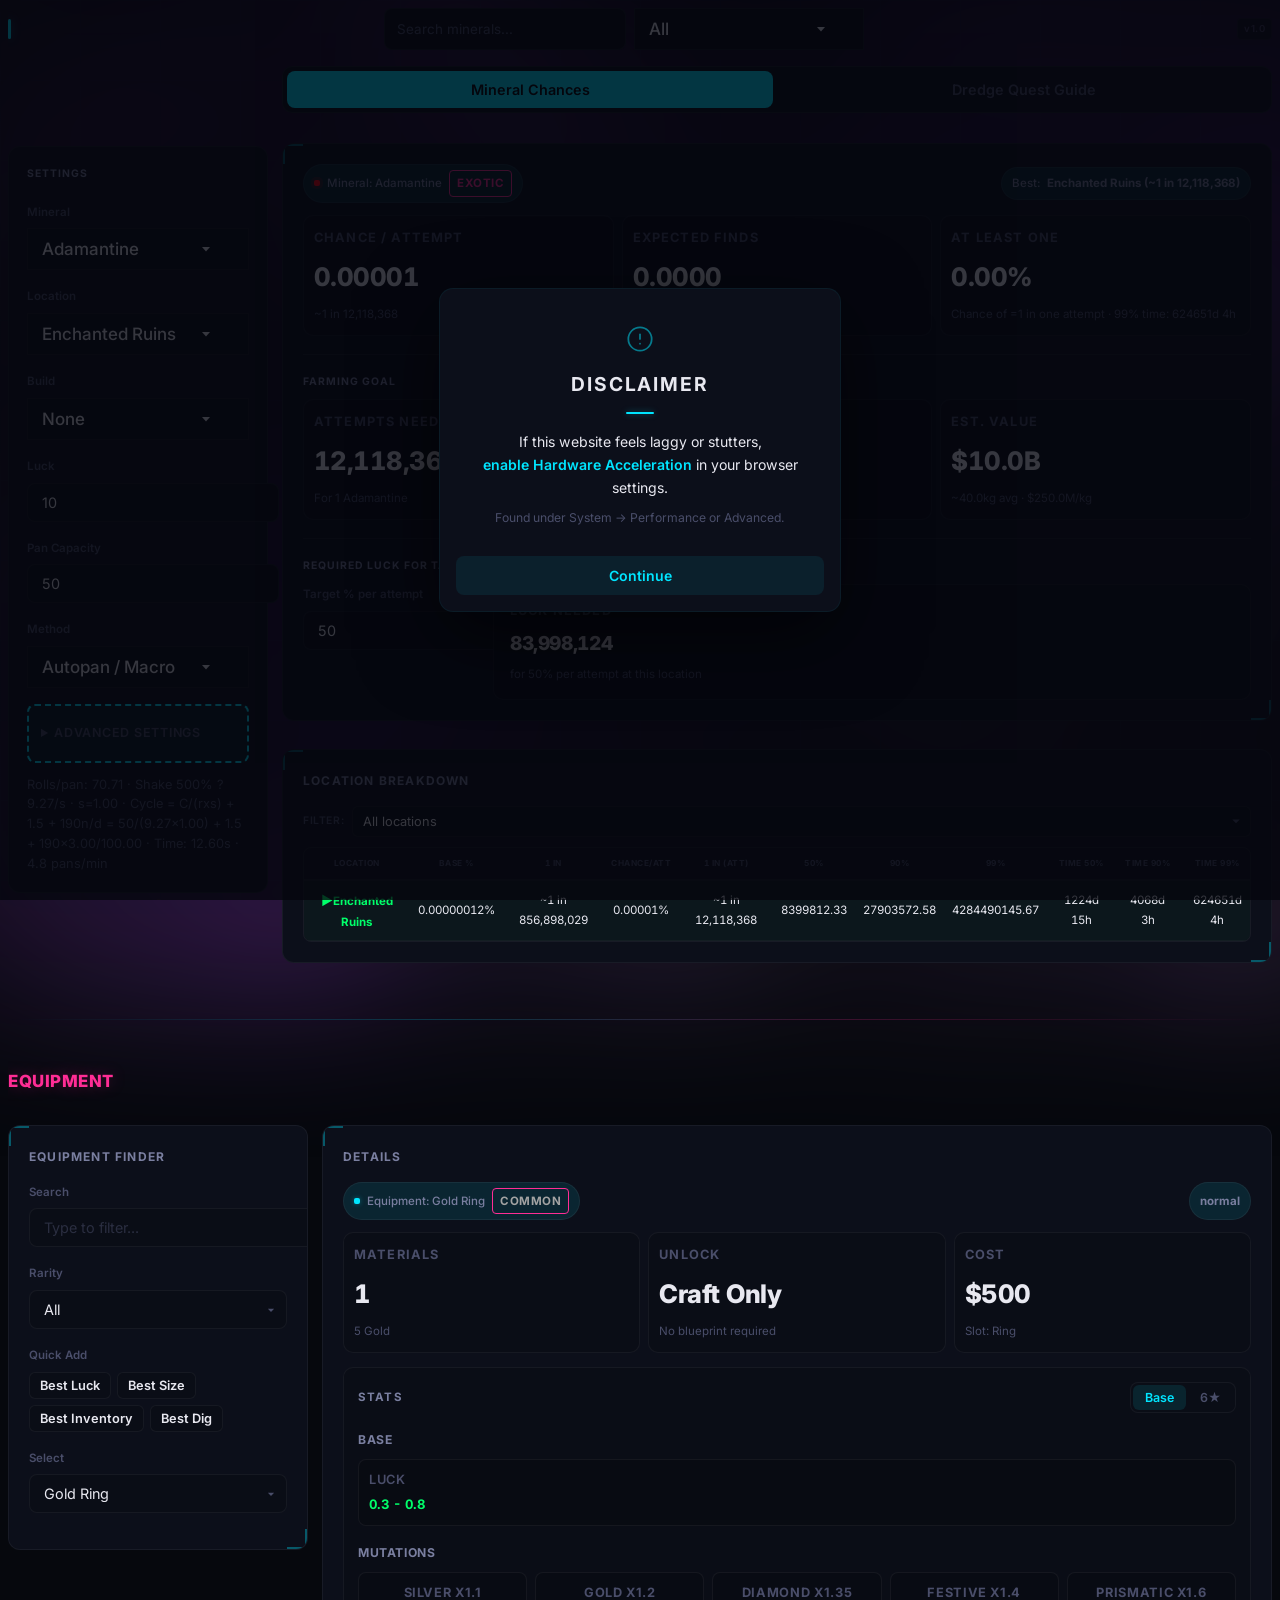
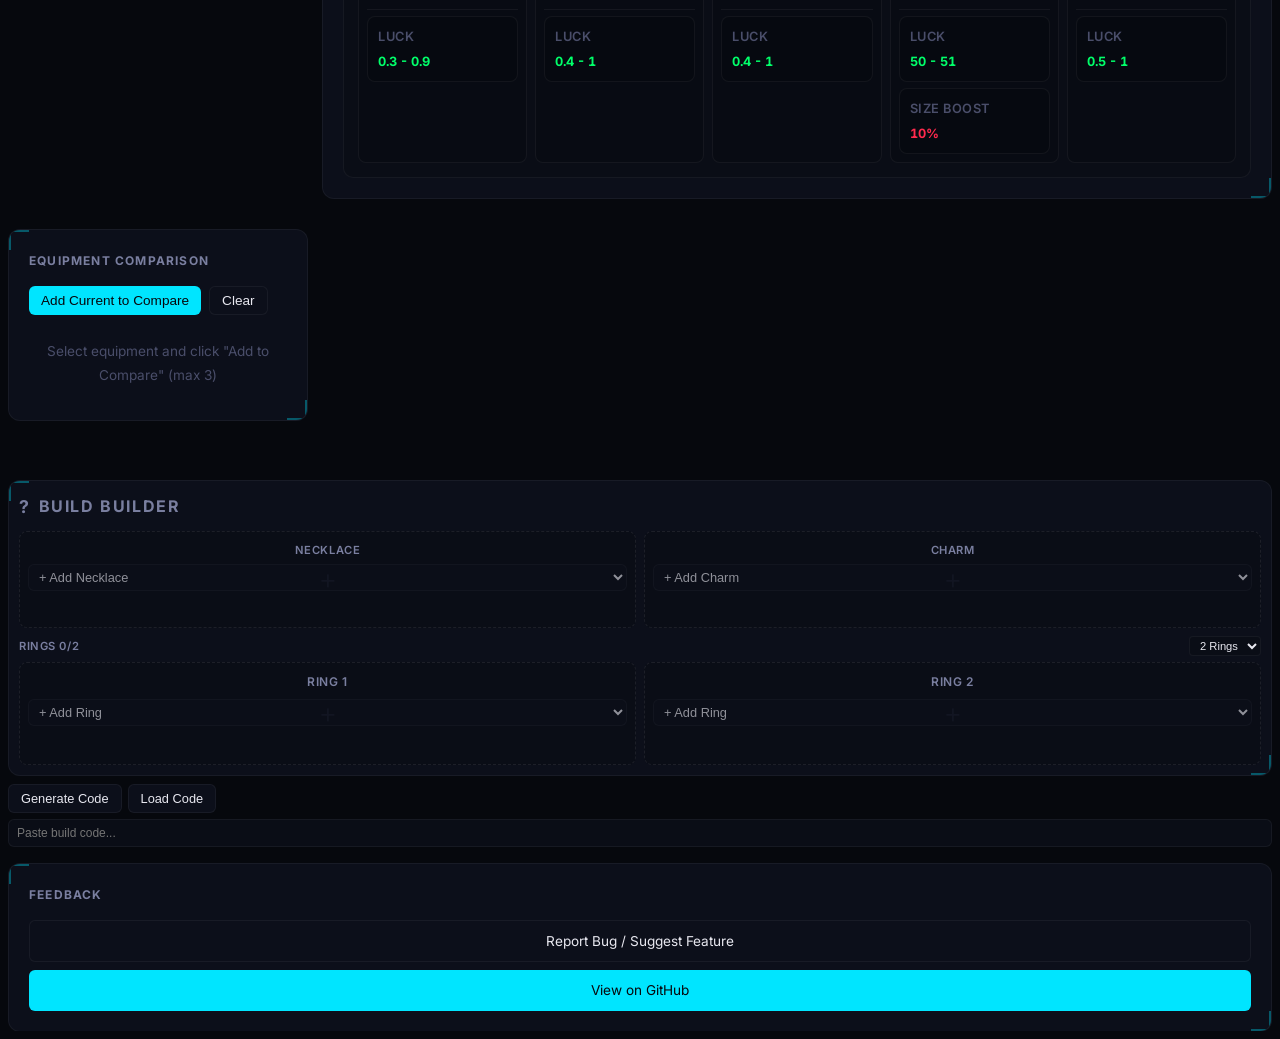
==== commit 54741841: "Add version badge to top bar" ====
--- a/index.html
+++ b/index.html
@@ -7,7 +7,7 @@
   <link rel="preconnect" href="https://fonts.googleapis.com">
   <link rel="preconnect" href="https://fonts.gstatic.com" crossorigin>
   <link href="https://fonts.googleapis.com/css2?family=Inter:wght@400;500;600;700;800;900&display=swap" rel="stylesheet">
-  <link rel="stylesheet" href="styles.css?v=29" />
+  <link rel="stylesheet" href="styles.css?v=30" />
 </head>
 <body>
   <div id="loader" style="position:fixed;inset:0;background:var(--bg);z-index:99999;display:flex;align-items:center;justify-content:center;transition:opacity 0.3s;"><div class="spinner"></div></div>
@@ -94,6 +94,7 @@
       </select>
 
       </div>
+      <span class="version-badge" id="versionBadge">v1.0</span>
   </div>
 
   <!-- MAIN CONTENT -->
--- a/styles.css
+++ b/styles.css
@@ -333,6 +333,20 @@
   padding-bottom: 16px;
   animation: fadeUp 0.4s var(--ease) both;
   flex-wrap: wrap;
+}
+
+.version-badge {
+  font-size: 0.6rem;
+  font-weight: 600;
+  color: var(--text-dim);
+  background: var(--bg-input);
+  border: 1px solid var(--border);
+  border-radius: 4px;
+  padding: 1px 6px;
+  letter-spacing: 0.05em;
+  white-space: nowrap;
+  user-select: none;
+  opacity: 0.7;
 }
 
 .logo {
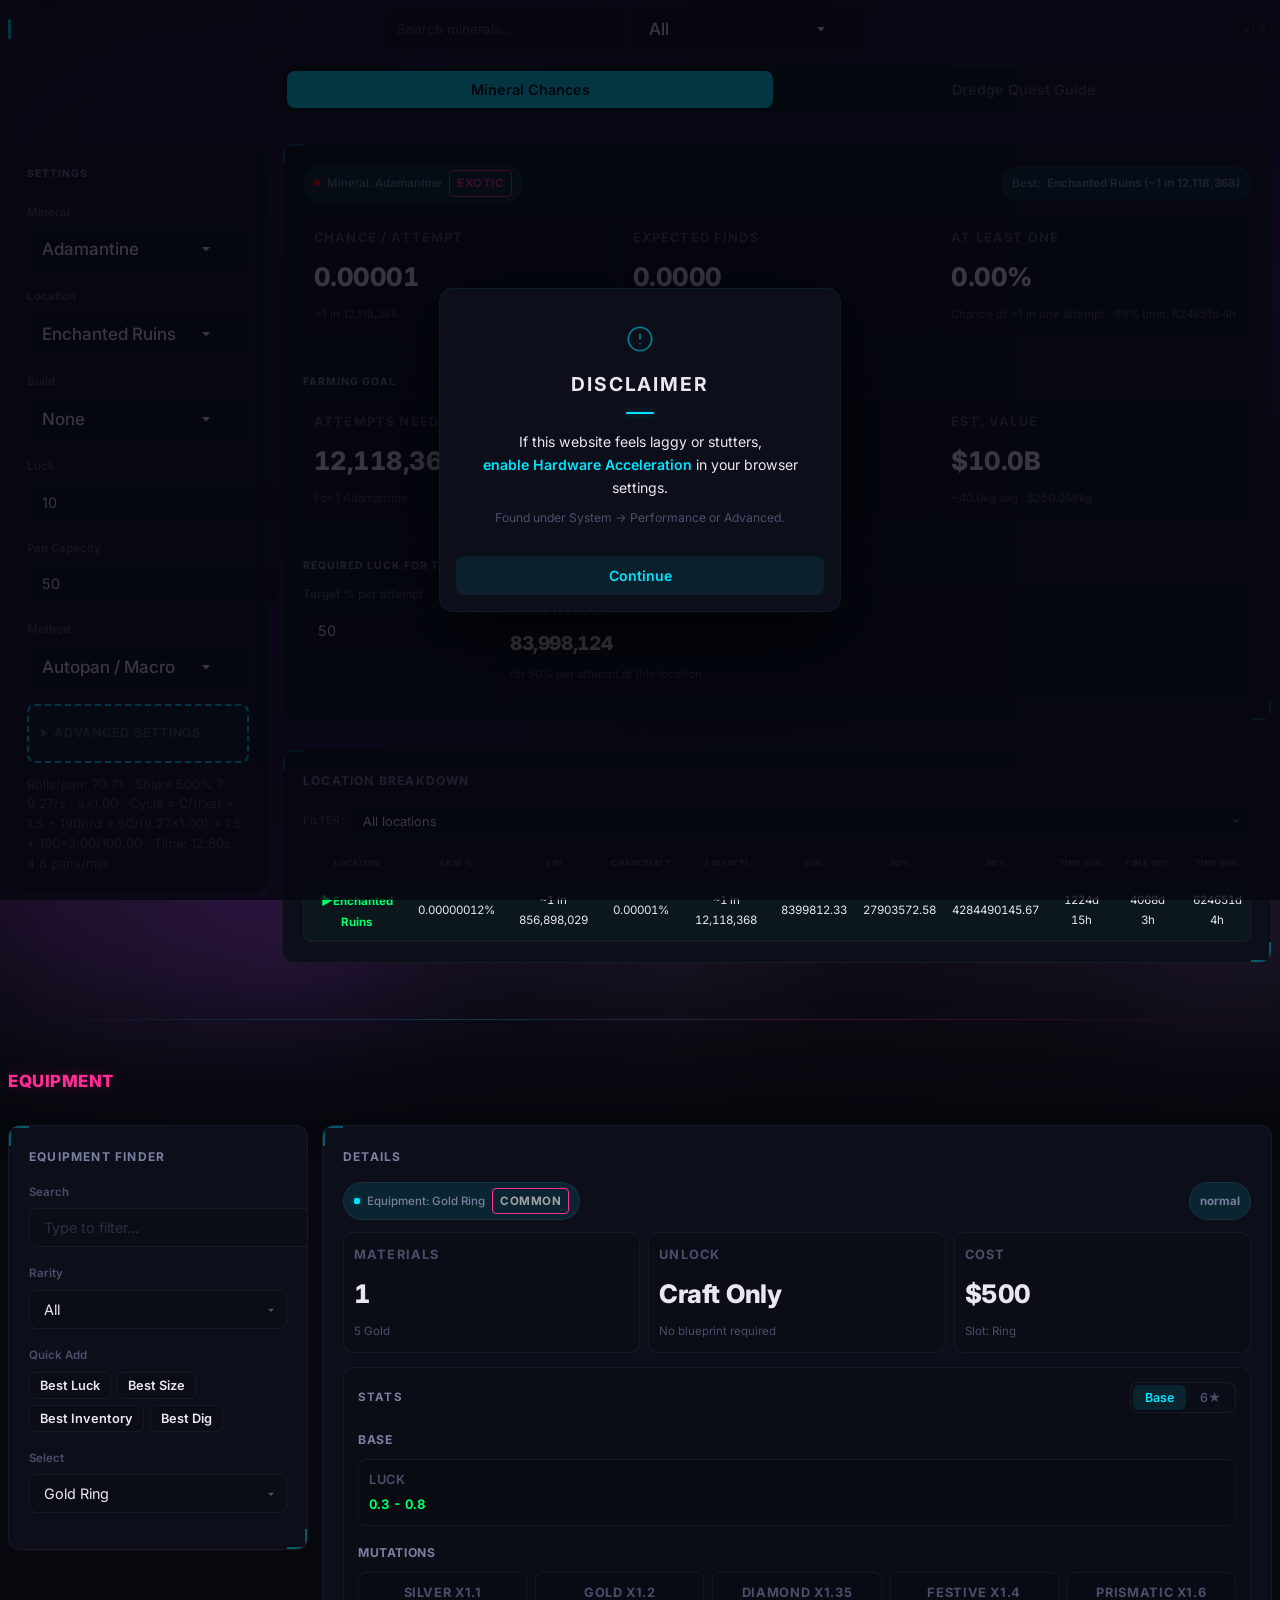
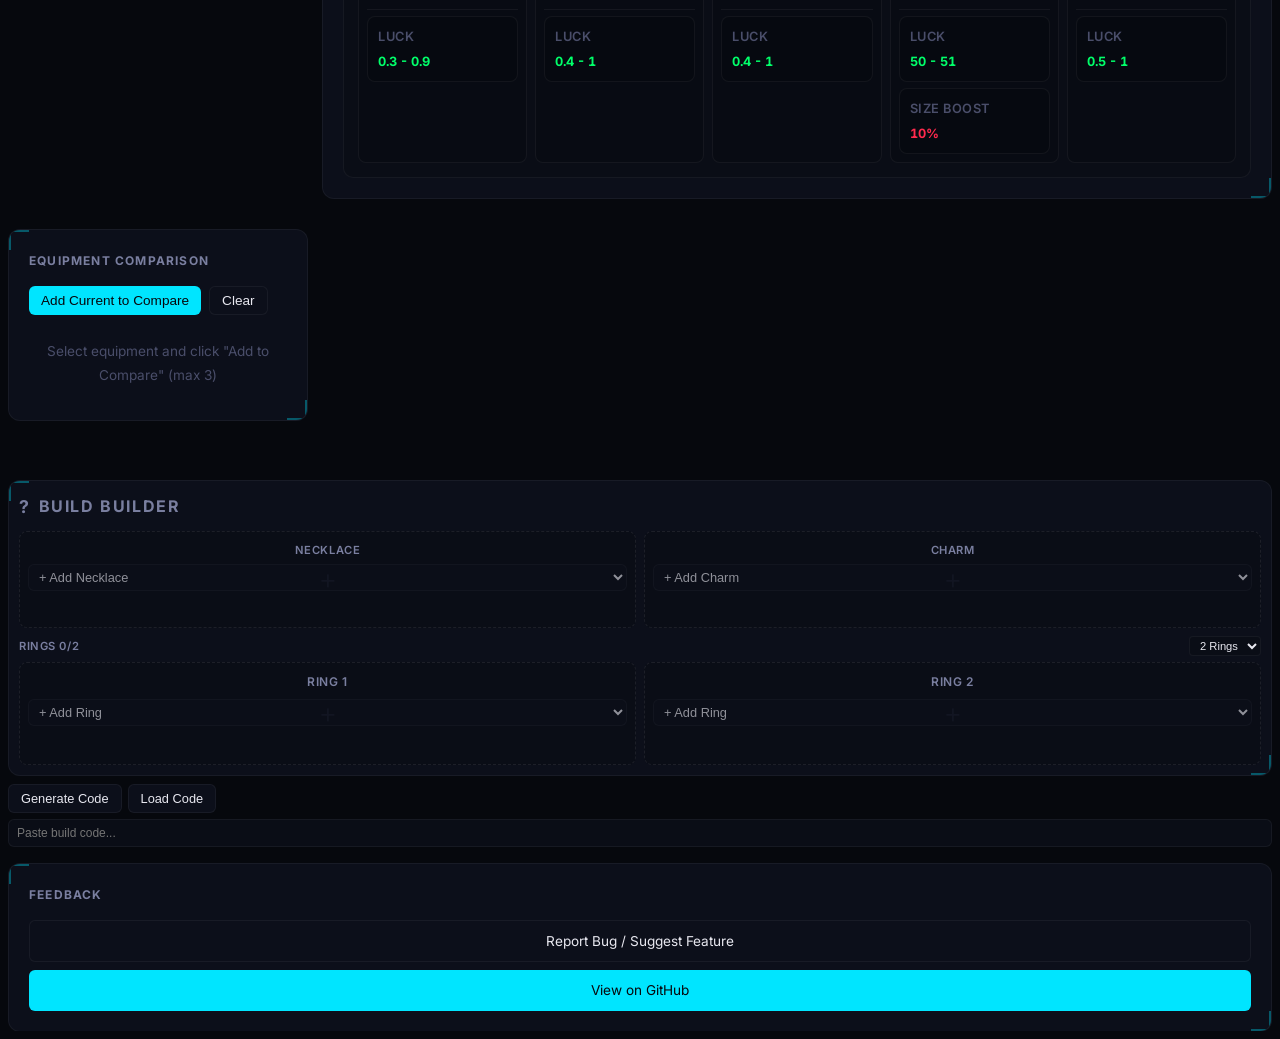
==== commit 92dfa2ab: "Scrape wiki: update minerals data with 22 new location entries, fix scraper for 7-tier table structu" ====
--- a/index.html
+++ b/index.html
@@ -461,7 +461,7 @@
     </div>
   </section>
 
-  <script src="minerals-data.js?v=26"></script>
+  <script src="minerals-data.js?v=27"></script>
   <script src="crafting-data.js?v=26"></script>
   <script src="calculator.js?v=34"></script>
   <script src="crafting.js?v=26"></script>
